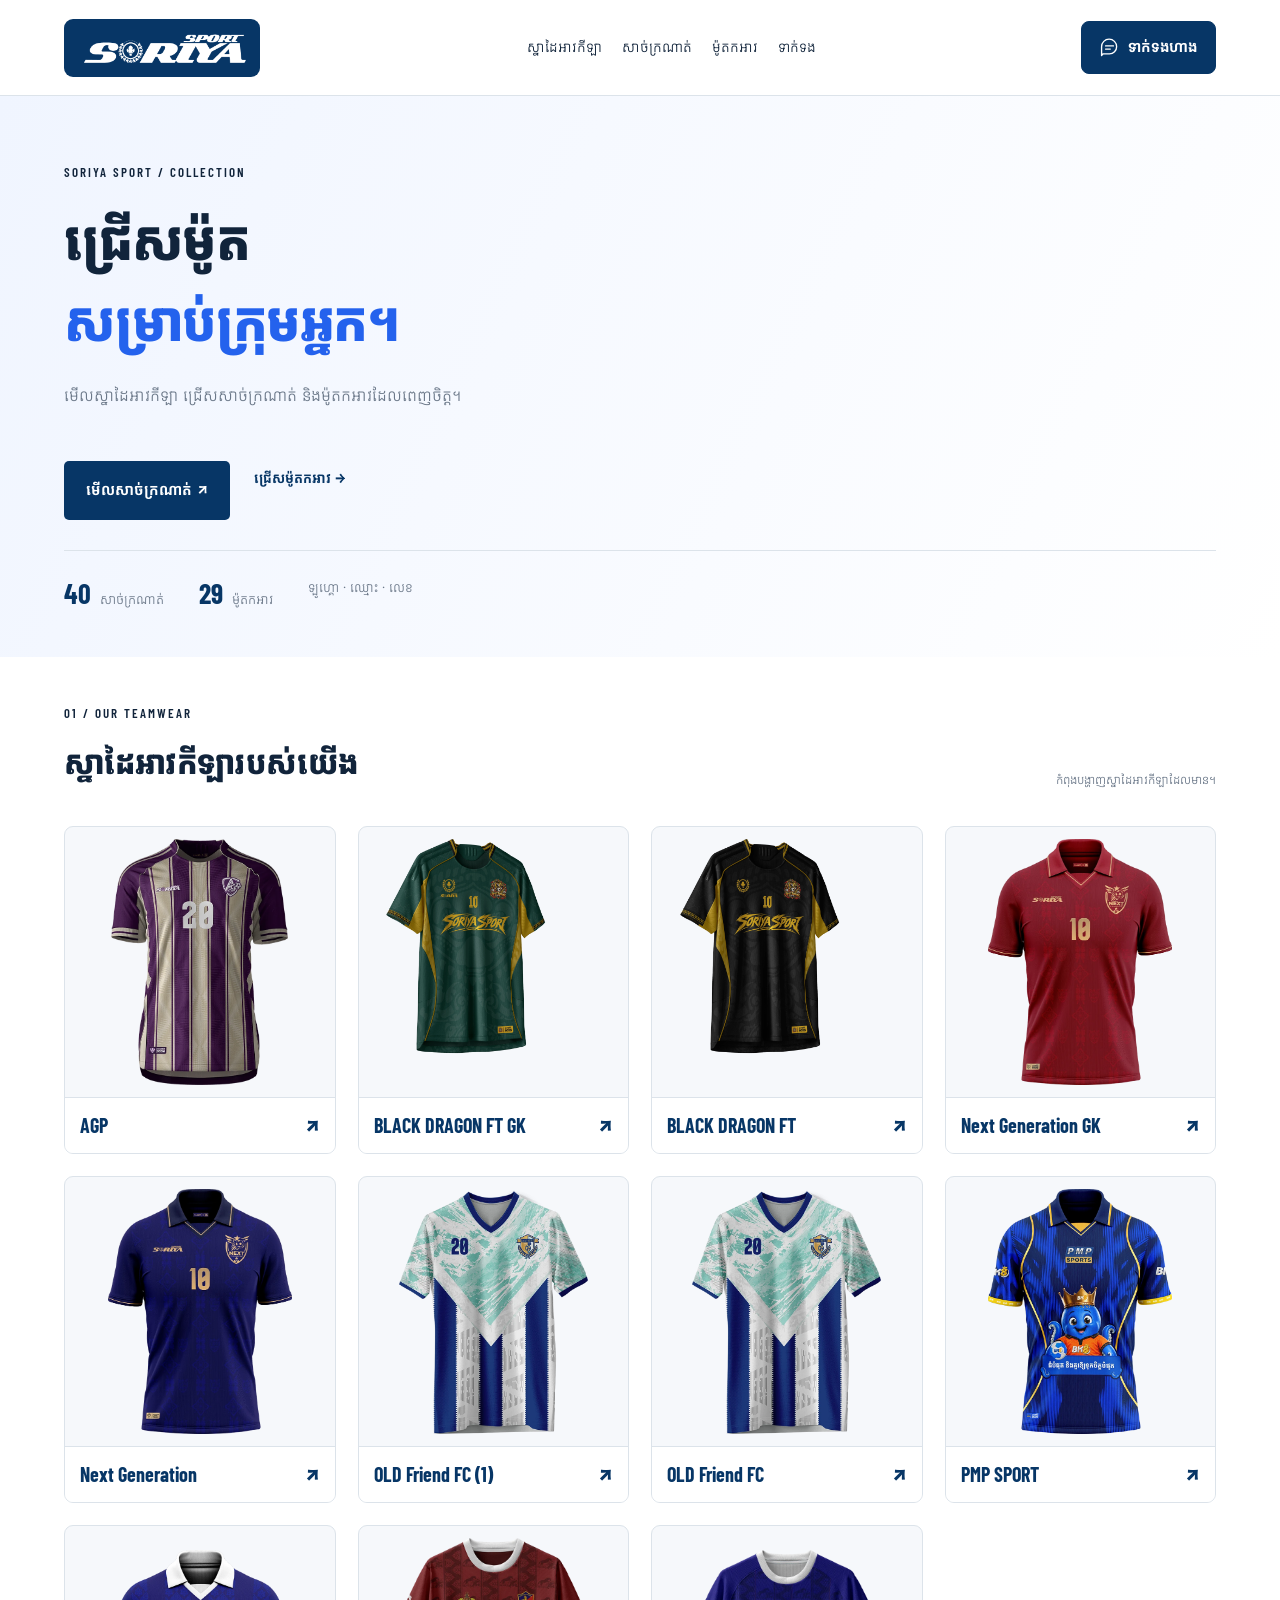
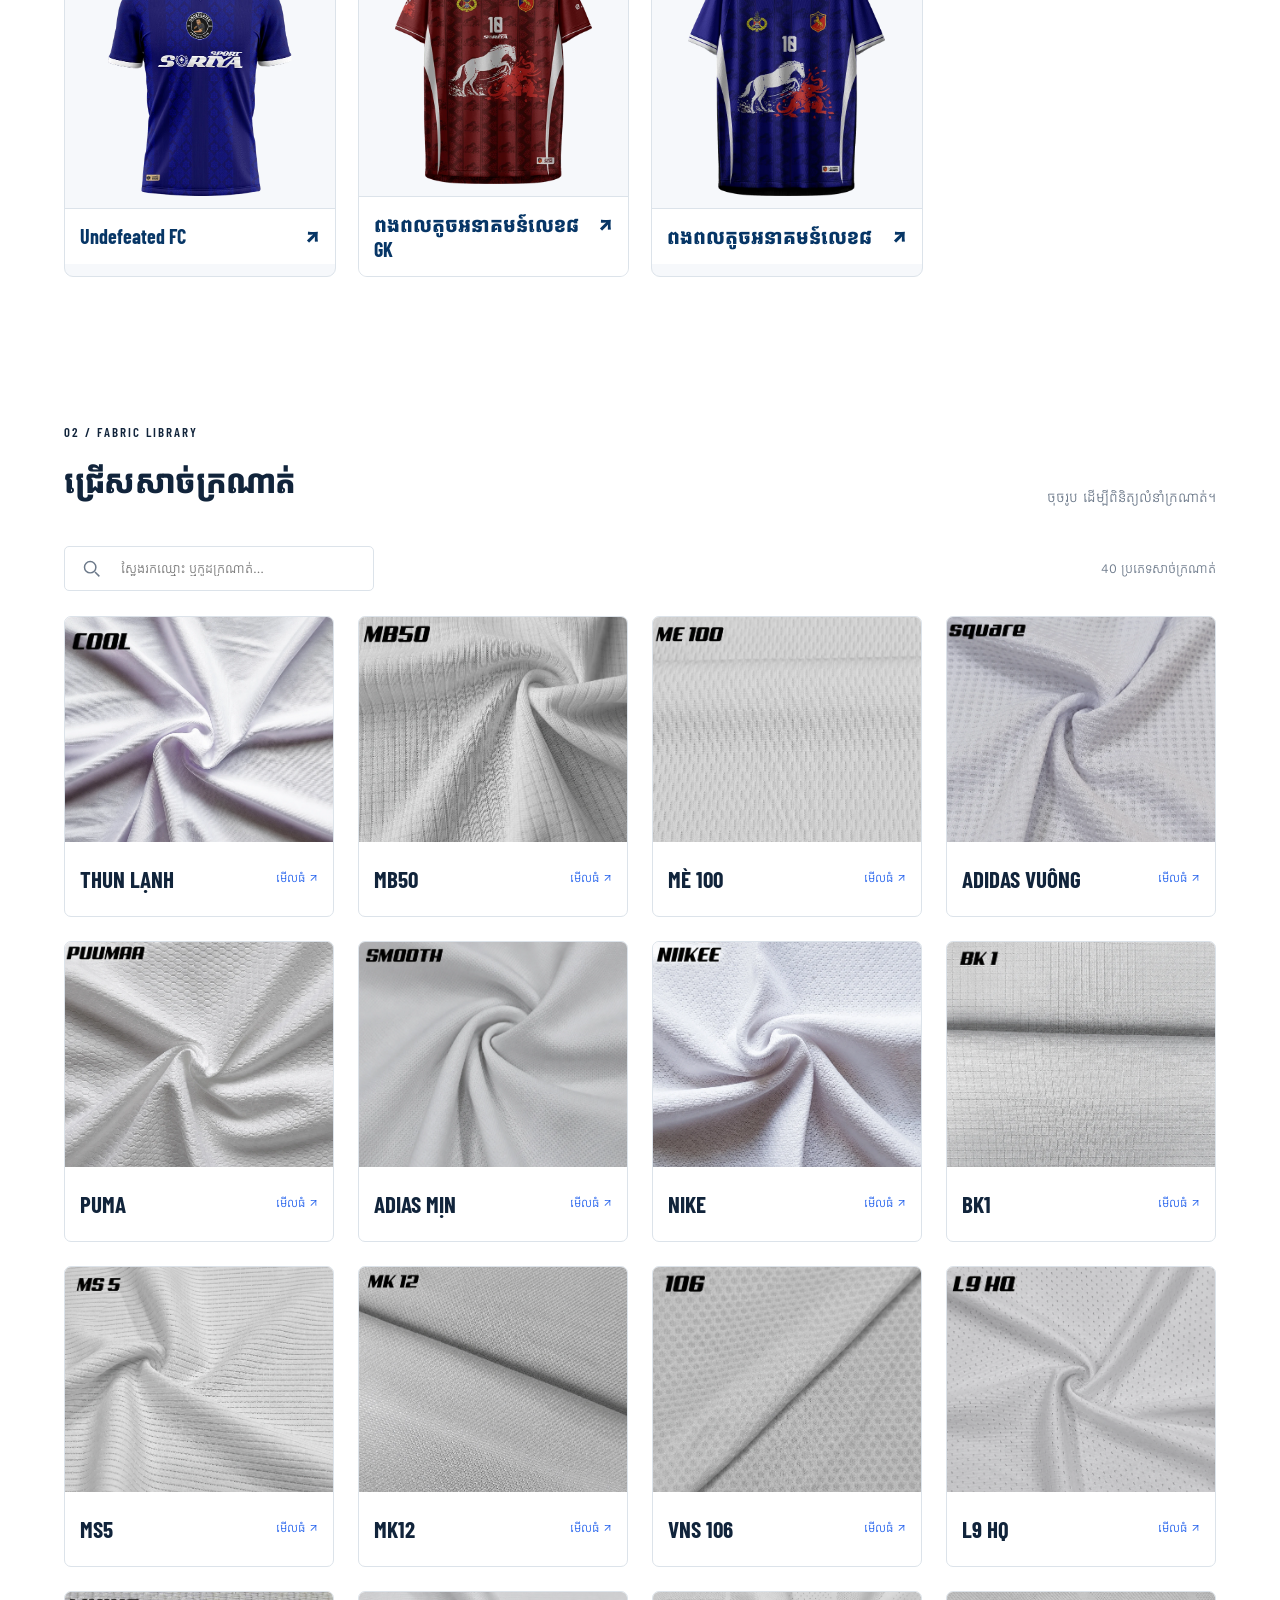
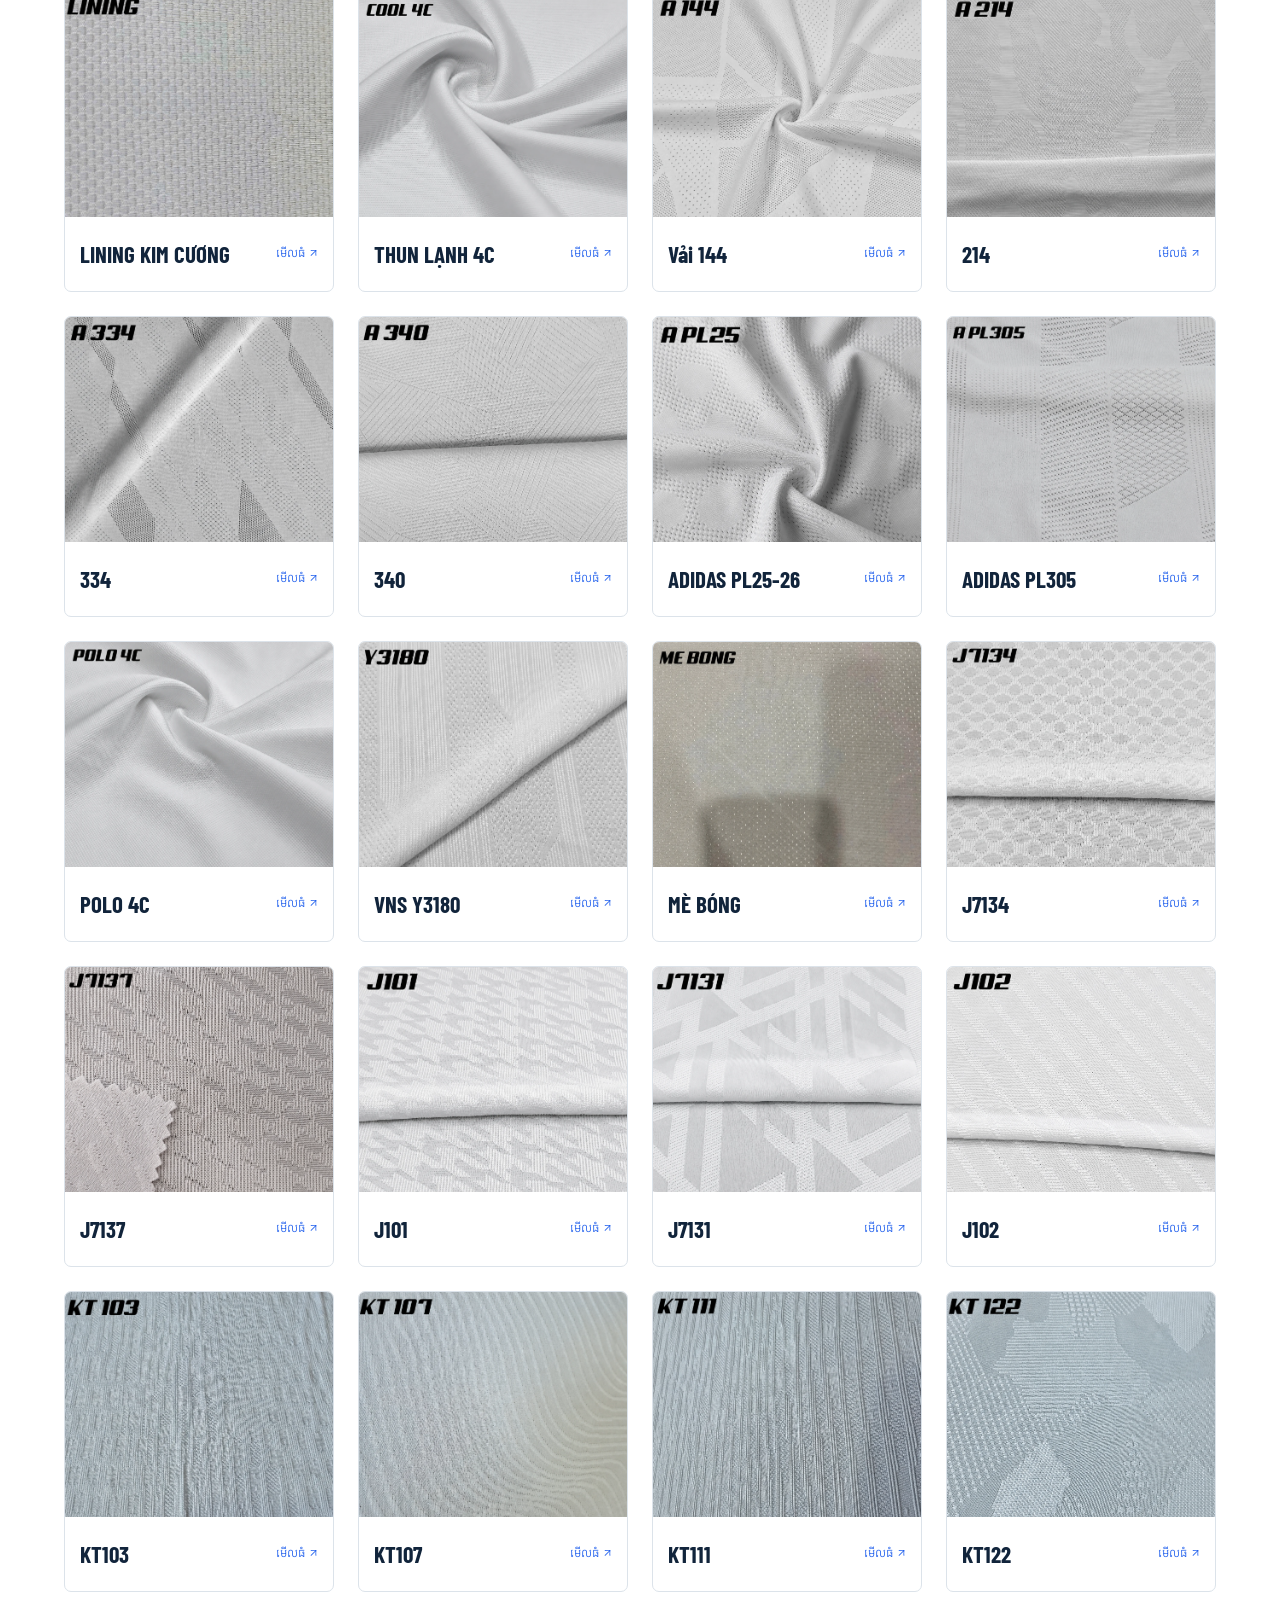
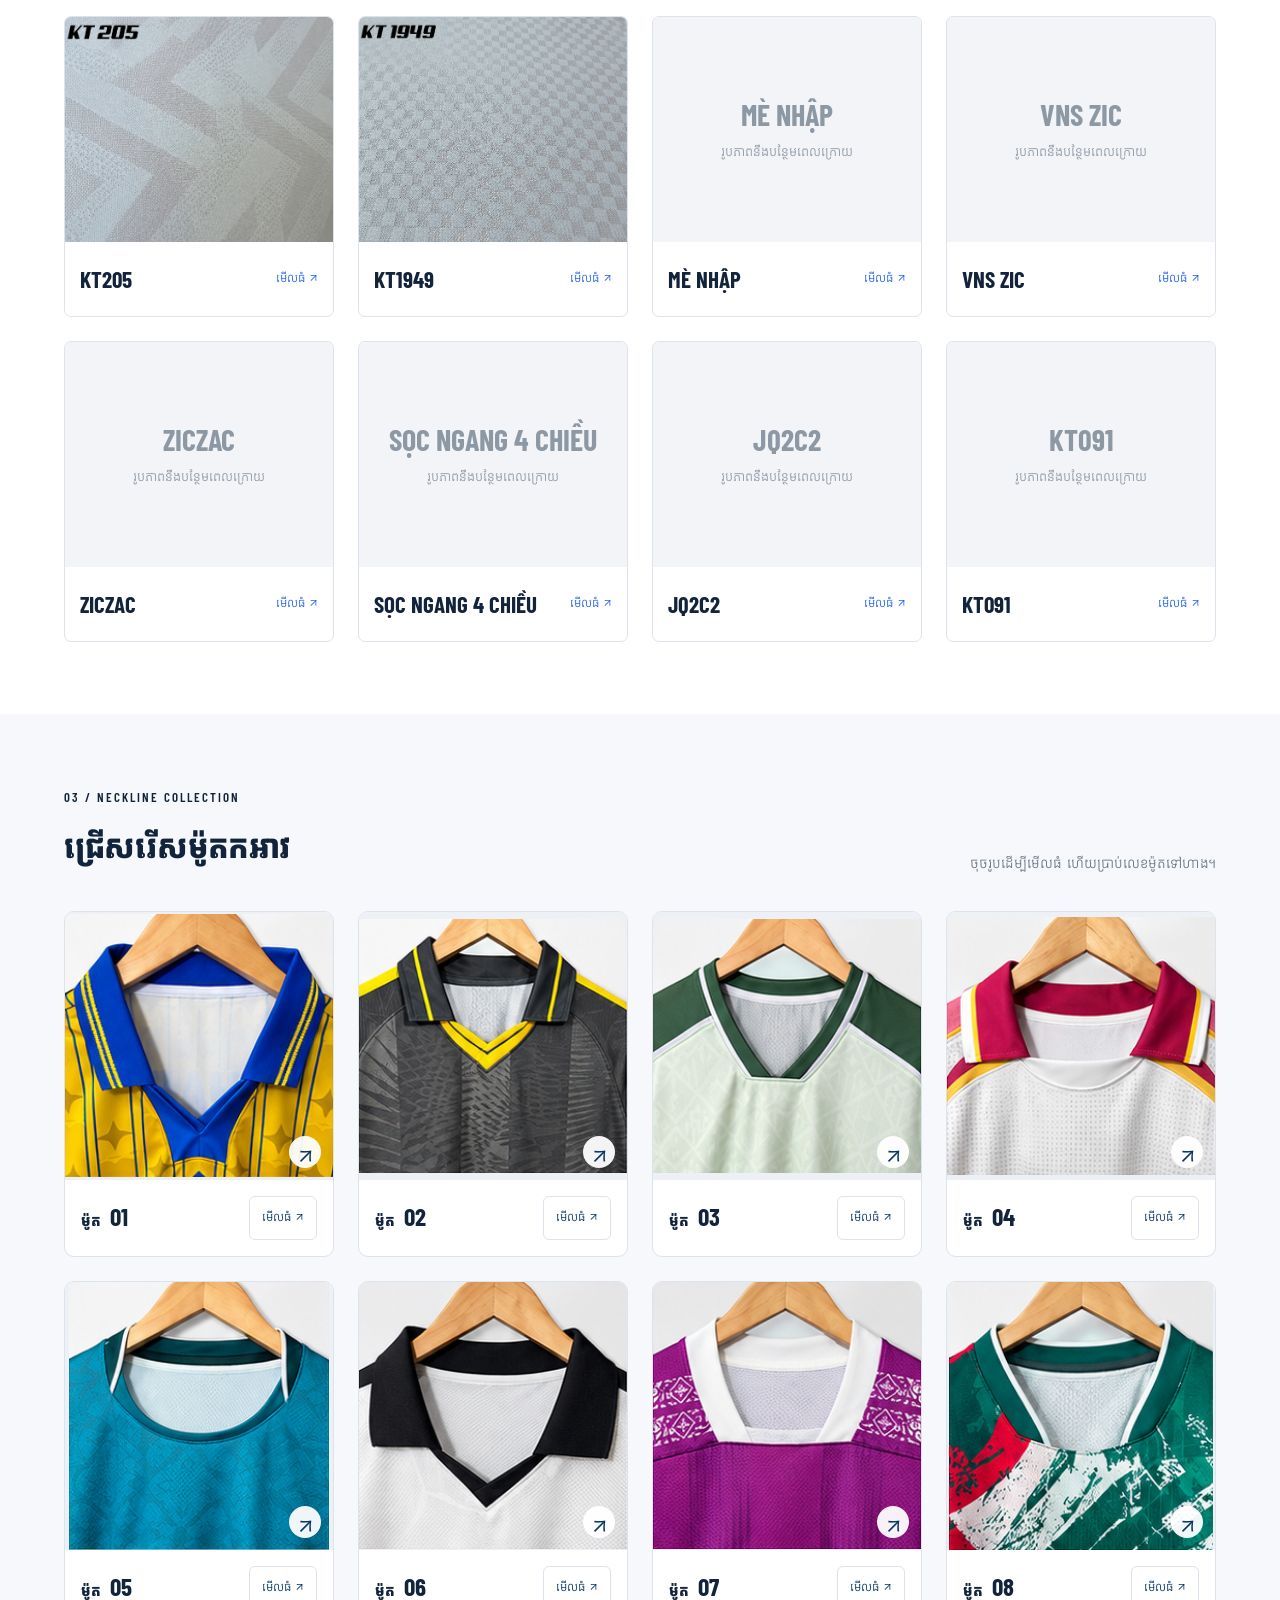
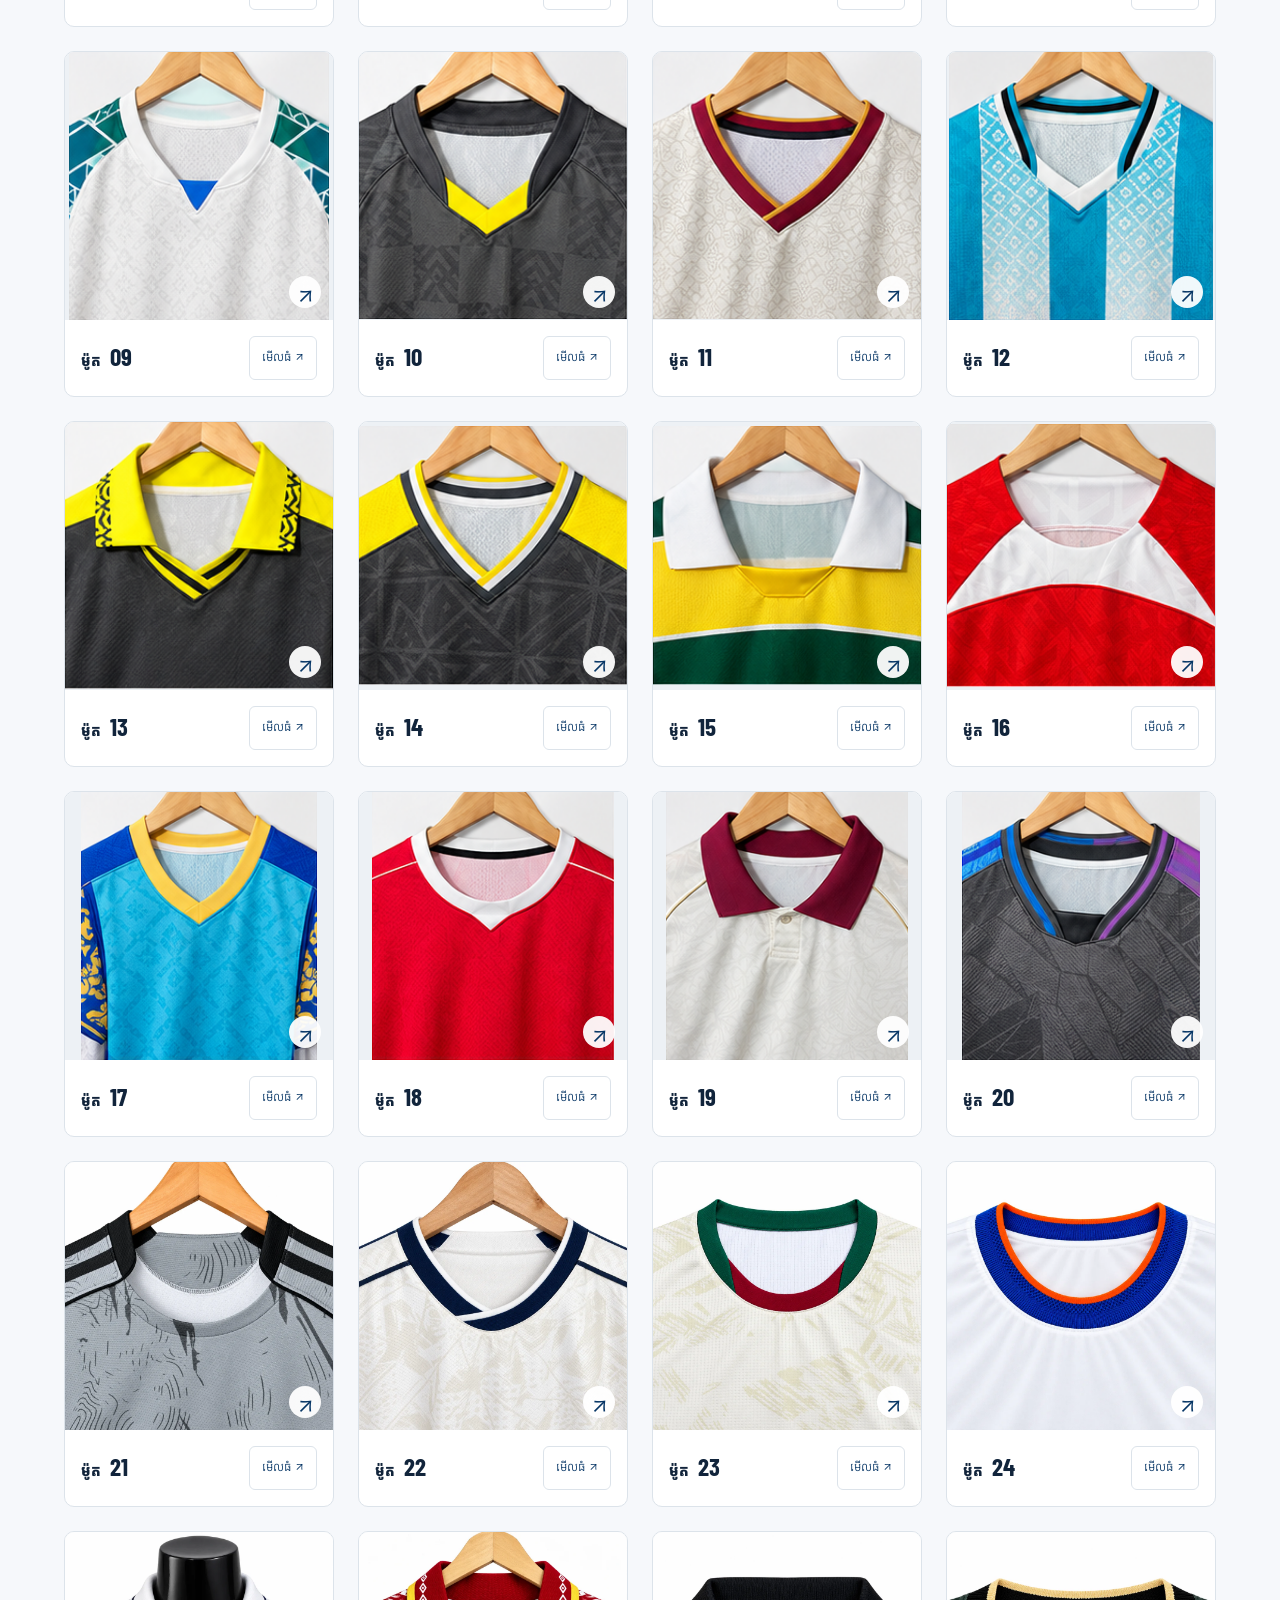
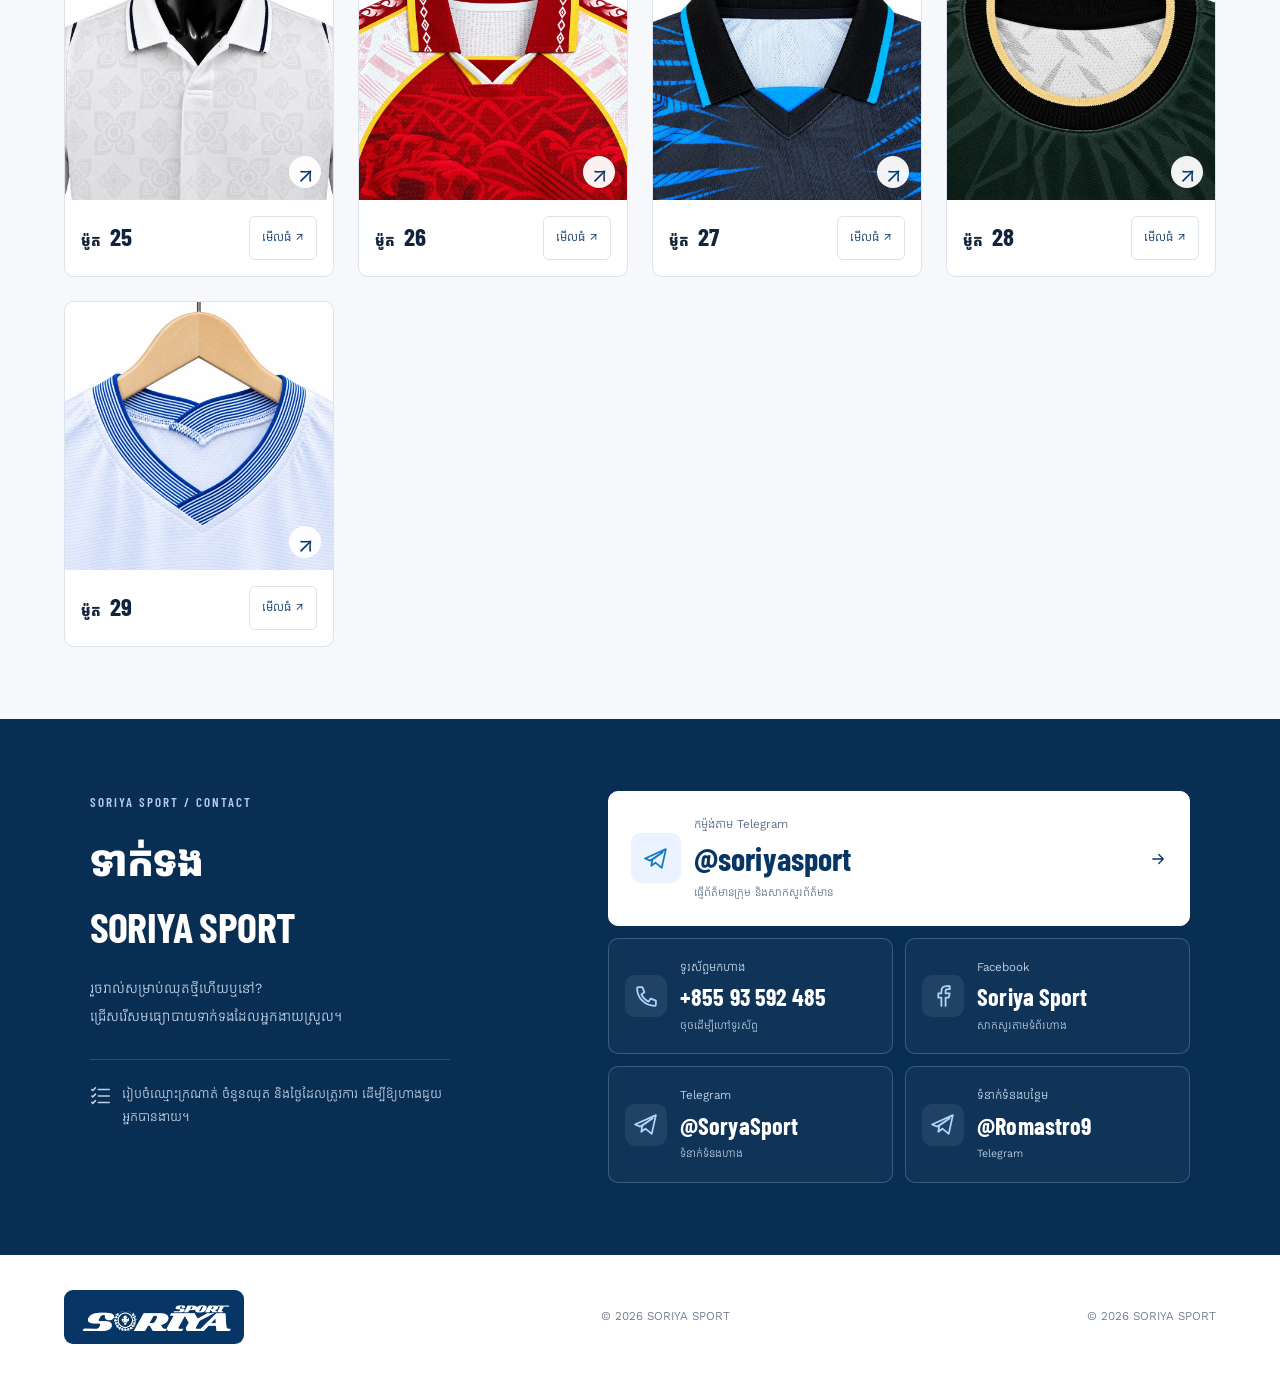
==== site/menu.html @ 4ee1e954 "Add separate customer menu link without prices" ====
<!doctype html><html lang="km"><head><meta charset="UTF-8"><meta name="viewport" content="width=device-width, initial-scale=1"><title>SORIYA SPORT — ម៉ូតអាវ និងសាច់ក្រណាត់</title><meta name="description" content="មើលស្នាដៃអាវកីឡា សាច់ក្រណាត់ និងម៉ូតកអាវ SORIYA SPORT"><link href="https://fonts.googleapis.com/css2?family=Barlow+Condensed:wght@600;700;800&family=Kantumruy+Pro:wght@400;500;600;700&display=swap" rel="stylesheet"><link rel="stylesheet" href="style.css"><link rel="stylesheet" href="menu.css"></head><body id="top"><header><a class="brand" href="#top" aria-label="Soriya Sport — ត្រឡប់ទៅខាងលើ"><span class="logo-window"><svg viewBox="38 286 578 107" role="img" aria-label="Soriya Sport"><image href="assets/soriya-logo.webp" width="616" height="393"/></svg></span></a><button id="menuToggle" aria-label="បើកម៉ឺនុយ" aria-expanded="false" aria-controls="mainNav">☰</button><nav id="mainNav"><a href="#jerseys">ស្នាដៃអាវកីឡា</a><a href="#catalog">សាច់ក្រណាត់</a><a href="#necklines">ម៉ូតកអាវ</a><a href="#contact">ទាក់ទង</a></nav><a class="nav-cta" href="#contact"><svg class="icon" viewBox="0 0 24 24" fill="none" stroke="currentColor" stroke-width="1.7" stroke-linecap="round" stroke-linejoin="round" aria-hidden="true"><path d="M21 11a9 9 0 0 1-9 9H4l-2 2V11a9 9 0 0 1 19 0Z M7 10h10 M7 14h6"/></svg>ទាក់ទងហាង</a></header><main><section class="menu-intro section"><div class="eyebrow">SORIYA SPORT / COLLECTION</div><h1>ជ្រើសម៉ូត<br><span class="blue">សម្រាប់ក្រុមអ្នក។</span></h1><p>មើលស្នាដៃអាវកីឡា ជ្រើសសាច់ក្រណាត់ និងម៉ូតកអាវដែលពេញចិត្ត។</p><div class="menu-links"><a class="button" href="#catalog">មើលសាច់ក្រណាត់ ↗</a><a class="menu-secondary" href="#necklines">ជ្រើសម៉ូតកអាវ →</a></div><div class="menu-counts"><span><b>40</b> សាច់ក្រណាត់</span><span><b>29</b> ម៉ូតកអាវ</span><span>ឡូហ្គោ · ឈ្មោះ · លេខ</span></div></section><section id="jerseys" class="section menu-jerseys"><div class="section-heading"><div><div class="eyebrow">01 / OUR TEAMWEAR</div><h2>ស្នាដៃអាវកីឡារបស់យើង</h2></div><p id="menuSync" role="status">កំពុងផ្ទុករូបអាវ…</p></div><div id="jerseyGrid" class="menu-jersey-grid"></div></section><section id="catalog" class="section"><div class="section-heading"><div><div class="eyebrow">02 / FABRIC LIBRARY</div><h2>ជ្រើសសាច់ក្រណាត់</h2></div><p>ចុចរូប ដើម្បីពិនិត្យលំនាំក្រណាត់។</p></div><div class="toolbar"><label class="search"><svg class="icon" viewBox="0 0 24 24" fill="none" stroke="currentColor" stroke-width="1.7" aria-hidden="true"><circle cx="10.5" cy="10.5" r="6.5"/><path d="m16 16 5 5"/></svg><input id="search" placeholder="ស្វែងរកឈ្មោះ ឬកូដក្រណាត់…" aria-label="ស្វែងរកក្រណាត់"></label><span id="menuFabricCount" role="status"></span></div><div id="menuFabricGrid" class="grid"></div><p id="menuEmpty" hidden>រកមិនឃើញសាច់ក្រណាត់។ សូមសាកល្បងពាក្យផ្សេង។</p></section><section id="necklines" class="section neckline-section"><div class="section-heading"><div><div class="eyebrow">03 / NECKLINE COLLECTION</div><h2>ជ្រើសរើសម៉ូតកអាវ</h2></div><p>ចុចរូបដើម្បីមើលធំ ហើយប្រាប់លេខម៉ូតទៅហាង។</p></div><div id="menuNecklineGrid" class="neckline-grid"></div></section><section id="contact" class="section contact-section"><div class="contact-intro"><div class="eyebrow">SORIYA SPORT / CONTACT</div><h2>ទាក់ទង<br>SORIYA SPORT</h2><p>រួចរាល់សម្រាប់ឈុតថ្មីហើយឬនៅ?<br>ជ្រើសរើសមធ្យោបាយទាក់ទងដែលអ្នកងាយស្រួល។</p><div class="contact-tip"><svg class="icon" viewBox="0 0 24 24" fill="none" stroke="currentColor" stroke-width="1.7" stroke-linecap="round" stroke-linejoin="round" aria-hidden="true"><path d="M9 5h12 M9 12h12 M9 19h12 m-19-14 1 1 3-3 m-4 9 1 1 3-3 m-4 9 1 1 3-3"/></svg><span>រៀបចំឈ្មោះក្រណាត់ ចំនួនឈុត និងថ្ងៃដែលត្រូវការ ដើម្បីឱ្យហាងជួយអ្នកបានងាយ។</span></div></div><div class="contact-links"><a class="contact-card primary" href="https://t.me/soriyasport" target="_blank" rel="noopener"><span class="contact-icon"><svg class="icon" viewBox="0 0 24 24" fill="none" stroke="currentColor" stroke-width="1.7" stroke-linecap="round" stroke-linejoin="round" aria-hidden="true"><path d="m21 3-4 18-6-5-4 3 1-6 10-7-12 8-5-2Z"/></svg></span><span class="contact-copy"><small>កម្ម៉ង់តាម Telegram</small><strong>@soriyasport</strong><span>ផ្ញើព័ត៌មានក្រុម និងសាកសួរព័ត៌មាន</span></span><span class="contact-arrow"><svg class="icon" viewBox="0 0 24 24" fill="none" stroke="currentColor" stroke-width="1.7" stroke-linecap="round" stroke-linejoin="round" aria-hidden="true"><path d="M5 12h14 m-6-6 6 6-6 6"/></svg></span></a><a class="contact-card " href="tel:+85593592485"><span class="contact-icon"><svg class="icon" viewBox="0 0 24 24" fill="none" stroke="currentColor" stroke-width="1.7" stroke-linecap="round" stroke-linejoin="round" aria-hidden="true"><path d="M8 3H4a1 1 0 0 0-1 1c0 9.4 7.6 17 17 17a1 1 0 0 0 1-1v-4l-5-2-2 3a15 15 0 0 1-7-7l3-2Z"/></svg></span><span class="contact-copy"><small>ទូរស័ព្ទមកហាង</small><strong>+855 93 592 485</strong><span>ចុចដើម្បីហៅទូរស័ព្ទ</span></span><span class="contact-arrow"><svg class="icon" viewBox="0 0 24 24" fill="none" stroke="currentColor" stroke-width="1.7" stroke-linecap="round" stroke-linejoin="round" aria-hidden="true"><path d="M5 12h14 m-6-6 6 6-6 6"/></svg></span></a><a class="contact-card " href="https://www.facebook.com/profile.php?id=61591689634493" target="_blank" rel="noopener"><span class="contact-icon"><svg class="icon" viewBox="0 0 24 24" fill="none" stroke="currentColor" stroke-width="1.7" stroke-linecap="round" stroke-linejoin="round" aria-hidden="true"><path d="M14 21v-8h3l1-4h-4V7c0-1 1-2 2-2h2V2h-3c-3 0-5 2-5 5v2H7v4h3v8"/></svg></span><span class="contact-copy"><small>Facebook</small><strong>Soriya Sport</strong><span>សាកសួរតាមទំព័រហាង</span></span><span class="contact-arrow"><svg class="icon" viewBox="0 0 24 24" fill="none" stroke="currentColor" stroke-width="1.7" stroke-linecap="round" stroke-linejoin="round" aria-hidden="true"><path d="M5 12h14 m-6-6 6 6-6 6"/></svg></span></a><a class="contact-card " href="https://t.me/SoryaSport" target="_blank" rel="noopener"><span class="contact-icon"><svg class="icon" viewBox="0 0 24 24" fill="none" stroke="currentColor" stroke-width="1.7" stroke-linecap="round" stroke-linejoin="round" aria-hidden="true"><path d="m21 3-4 18-6-5-4 3 1-6 10-7-12 8-5-2Z"/></svg></span><span class="contact-copy"><small>Telegram</small><strong>@SoryaSport</strong><span>ទំនាក់ទំនងហាង</span></span><span class="contact-arrow"><svg class="icon" viewBox="0 0 24 24" fill="none" stroke="currentColor" stroke-width="1.7" stroke-linecap="round" stroke-linejoin="round" aria-hidden="true"><path d="M5 12h14 m-6-6 6 6-6 6"/></svg></span></a><a class="contact-card " href="https://t.me/Romastro9" target="_blank" rel="noopener"><span class="contact-icon"><svg class="icon" viewBox="0 0 24 24" fill="none" stroke="currentColor" stroke-width="1.7" stroke-linecap="round" stroke-linejoin="round" aria-hidden="true"><path d="m21 3-4 18-6-5-4 3 1-6 10-7-12 8-5-2Z"/></svg></span><span class="contact-copy"><small>ទំនាក់ទំនងបន្ថែម</small><strong>@Romastro9</strong><span>Telegram</span></span><span class="contact-arrow"><svg class="icon" viewBox="0 0 24 24" fill="none" stroke="currentColor" stroke-width="1.7" stroke-linecap="round" stroke-linejoin="round" aria-hidden="true"><path d="M5 12h14 m-6-6 6 6-6 6"/></svg></span></a></div></section></main><footer><a class="brand" href="#top" aria-label="Soriya Sport — ត្រឡប់ទៅខាងលើ"><span class="logo-window"><svg viewBox="38 286 578 107" role="img" aria-label="Soriya Sport"><image href="assets/soriya-logo.webp" width="616" height="393"/></svg></span></a><span>© 2026 SORIYA SPORT</span><span>© 2026 SORIYA SPORT</span></footer><nav class="mobile-contact" aria-label="ទំនាក់ទំនងរហ័ស"><a href="tel:+85593592485"><svg class="icon" viewBox="0 0 24 24" fill="none" stroke="currentColor" stroke-width="1.7" stroke-linecap="round" stroke-linejoin="round" aria-hidden="true"><path d="M8 3H4a1 1 0 0 0-1 1c0 9.4 7.6 17 17 17a1 1 0 0 0 1-1v-4l-5-2-2 3a15 15 0 0 1-7-7l3-2Z"/></svg>ហៅទូរស័ព្ទ</a><a href="#contact"><svg class="icon" viewBox="0 0 24 24" fill="none" stroke="currentColor" stroke-width="1.7" stroke-linecap="round" stroke-linejoin="round" aria-hidden="true"><path d="M21 11a9 9 0 0 1-9 9H4l-2 2V11a9 9 0 0 1 19 0Z M7 10h10 M7 14h6"/></svg>ទាក់ទង / កម្ម៉ង់</a></nav><dialog id="menuModal" aria-labelledby="menuModalHeading"><button id="closeMenuModal" aria-label="បិទ">×</button><div id="menuModalBody"></div></dialog><script src="jersey-data.js"></script><script src="menu-data.js"></script><script src="menu.js"></script></body></html>
---- site/style.css ----
:root{--navy:#073666;--blue:#2462ed;--ink:#11243b;--muted:#6b7889;--line:#dce3ea}*{box-sizing:border-box}html{scroll-behavior:smooth;scroll-padding-top:95px}body{margin:0;color:var(--ink);background:#fff;font-family:'Kantumruy Pro',sans-serif;font-size:15px;line-height:1.8}button,input,select{font:inherit}button,a,input,select{touch-action:manipulation}a{text-decoration:none;color:inherit}button{cursor:pointer}header{height:96px;padding:0 5%;display:flex;align-items:center;justify-content:space-between;border-bottom:1px solid var(--line);background:#fff;position:sticky;top:0;z-index:10}.brand{display:flex;align-items:center;font-family:'Barlow Condensed',sans-serif;font-size:28px;font-weight:800;line-height:1;letter-spacing:.7px}.symbol{background:var(--navy);color:white;width:42px;height:44px;display:grid;place-items:center;font-size:40px;font-style:italic;margin-right:10px;transform:skew(-8deg)}.brand-light{font-weight:600}.brand small{display:block;font:11px 'Kantumruy Pro',sans-serif;letter-spacing:2px;margin-top:7px}nav{display:flex;gap:34px;font-size:14px}.nav-cta{border:1px solid var(--navy);padding:10px 20px;border-radius:5px;font-weight:600}.hero{max-width:1500px;margin:auto;display:grid;grid-template-columns:1fr 1fr;min-height:620px}.hero-copy{padding:65px 8% 40px 10%}.eyebrow{font-family:'Barlow Condensed',sans-serif;letter-spacing:2px;font-size:13px;font-weight:600;display:flex;align-items:center;gap:10px}.eyebrow span{width:7px;height:7px;background:var(--blue);border-radius:100%}h1{font-size:clamp(36px,4.2vw,64px);line-height:1.65;letter-spacing:-1.5px;margin:25px 0 15px}h2{font-size:32px;line-height:1.7;margin:12px 0 0;letter-spacing:-.6px}h3{font-size:17px}p{color:var(--muted)}.blue{color:var(--blue)}.button{border:0;background:var(--navy);color:#fff;border-radius:5px;padding:16px 22px;display:flex;justify-content:space-between;align-items:center;gap:30px;font-weight:600;width:fit-content;margin-top:25px}.button:hover{background:var(--blue)}.hero-bottom{margin-top:45px;border-top:1px solid var(--line);padding-top:22px;display:flex;gap:30px;align-items:center}.hero-bottom b{font:700 38px 'Barlow Condensed',sans-serif}.hero-bottom small{display:block;font:12px 'Kantumruy Pro',sans-serif;color:var(--muted);margin-top:5px}.hero-bottom>span{border-left:1px solid var(--line);padding-left:26px;font-size:13px}.hero-visual{background:#e9edf1;position:relative;overflow:hidden;margin:25px 25px 25px 0;border-radius:8px}.hero-visual>img{width:100%;height:100%;position:absolute;object-fit:cover;transition:opacity .3s,transform 4s;transform:scale(1.035)}.hero-visual:after{content:'';position:absolute;inset:45% 0 0;background:linear-gradient(transparent,#0b2036c9);pointer-events:none}.vertical{position:absolute;right:20px;top:28px;writing-mode:vertical-rl;z-index:2;font:600 12px 'Barlow Condensed',sans-serif;letter-spacing:3px;color:#172638}.hero-label{position:absolute;bottom:65px;left:35px;right:35px;color:white;z-index:2;display:flex;justify-content:space-between;align-items:end}.hero-label small{font-size:13px;display:block}.hero-label strong{font:700 60px 'Barlow Condensed',sans-serif}.slide-buttons{display:flex;gap:8px}.slide-buttons button{border:1px solid #ffffff70;background:#ffffff18;color:white;border-radius:50%;height:42px;width:42px}#dots{position:absolute;bottom:32px;left:35px;z-index:3;display:flex;gap:6px}#dots button{height:4px;width:23px;background:#ffffff55;border:0;border-radius:4px;padding:0}#dots .active{background:white;width:42px}.ticker{background:var(--navy);color:white;padding:16px 5%;display:flex;gap:40px;justify-content:space-between;align-items:center;font-size:13px}.ticker b{color:#8eb5ff}.section{padding:72px 5%;max-width:1500px;margin:auto}.section-heading{display:flex;justify-content:space-between;align-items:end;margin-bottom:35px}.section-heading p{font-size:14px;margin:0}.toolbar{display:flex;justify-content:space-between;gap:20px;align-items:center}.search{border:1px solid var(--line);display:flex;gap:10px;align-items:center;padding:9px 16px;border-radius:5px;min-width:310px}.search span{font-size:26px}.search input{border:0;outline:none;width:100%;font-size:13px}.filters{display:flex;gap:8px;flex-wrap:wrap}.filters button{border:1px solid var(--line);border-radius:4px;background:white;color:var(--muted);padding:8px 15px}.filters .active{background:var(--navy);border-color:var(--navy);color:white}.results-line{display:flex;justify-content:space-between;color:var(--muted);font-size:12px;margin:25px 0 20px}.grid{display:grid;grid-template-columns:repeat(4,1fr);gap:24px}.card{border:1px solid var(--line);border-radius:7px;overflow:hidden;background:white;transition:transform .2s}.card:hover{transform:translateY(-4px)}.card-photo{height:225px;position:relative;background:#f2f4f7;display:grid;place-items:center;cursor:zoom-in;overflow:hidden}.card-photo img{width:100%;height:100%;object-fit:cover;transition:transform .4s}.card:hover img{transform:scale(1.05)}.card-photo .tag{position:absolute;top:12px;left:12px;font-size:10px;background:#fffdf6e8;padding:3px 10px;border-radius:3px}.no-photo{color:#8d98a5;text-align:center;font-size:13px}.no-photo b{display:block;font:700 30px 'Barlow Condensed',sans-serif;margin-bottom:8px}.card-info{padding:17px}.card-title{font-family:'Barlow Condensed','Kantumruy Pro',sans-serif;font-size:23px;font-weight:700;line-height:1.4;min-height:33px}.card-price{display:flex;justify-content:space-between;align-items:center;margin:10px 0}.card-price b{font:700 27px 'Barlow Condensed',sans-serif;color:var(--navy)}.card-price small{color:var(--muted);font-size:11px}.card-bottom{border-top:1px solid #edf0f4;padding-top:12px;display:flex;justify-content:space-between;align-items:center;font-size:11px}.card-bottom label{display:flex;align-items:center;gap:5px;cursor:pointer}.card-bottom button{background:none;border:0;color:var(--blue);font-size:12px;padding:4px}.price-section{background:#f6f8fb;max-width:none}.pill{border:1px solid #cbd6e2;border-radius:30px;padding:8px 16px;font-size:12px}.table-wrap{overflow:auto}table{width:100%;border-collapse:collapse;font-size:13px}th{text-align:left;color:var(--muted);font-weight:500;padding:15px 18px;border-bottom:1px solid #ccd6e2}td{padding:18px;border-bottom:1px solid var(--line)}td:first-child{font:600 22px 'Barlow Condensed',sans-serif;color:#8491a1;width:80px}td:last-child{font:700 27px 'Barlow Condensed',sans-serif;white-space:nowrap;color:var(--navy)}th:last-child{text-align:left}.detail-section{display:grid;grid-template-columns:1fr 1.1fr 1.1fr;gap:28px}.detail-section h2{font-size:27px}.detail-section p{font-size:13px}.detail-box{border:1px solid var(--line);border-radius:6px;padding:20px 25px}.detail-box ul{padding-left:18px;color:var(--muted);font-size:13px;line-height:2.2}.detail-box small{color:var(--muted);font-size:11px}.check{color:#20856f}.extra{background:#fafbfc}.estimate{background:var(--navy);max-width:none;color:white;display:grid;grid-template-columns:1fr 1fr;gap:10%;padding:65px 8%}.estimate h2{font-size:42px}.estimate p{color:#bed0e5}.estimate .note{font-size:12px;max-width:350px;margin-top:30px}.estimate form{background:white;border-radius:8px;padding:28px;color:var(--ink)}label{display:block;font-size:13px}form input,form select{display:block;width:100%;margin:7px 0 16px;padding:11px 12px;border:1px solid var(--line);border-radius:4px;background:white;font-size:14px;color:var(--ink)}.form-row{display:grid;grid-template-columns:1fr 1fr;gap:15px}.total{display:flex;justify-content:space-between;align-items:center;border-top:1px solid var(--line);padding-top:15px}.total strong{font:700 38px 'Barlow Condensed',sans-serif}.estimate .button{width:100%;margin-top:15px}.estimate small{font-size:11px;color:var(--muted);display:block;margin-top:10px}footer{padding:35px 5%;display:flex;justify-content:space-between;align-items:center;font-size:12px;color:var(--muted)}footer .brand{color:var(--navy);font-size:23px}#compareBar:not([hidden]){position:fixed;bottom:22px;left:50%;transform:translateX(-50%);background:var(--ink);color:white;padding:12px 18px;border-radius:8px;z-index:15;display:flex;align-items:center;gap:20px;box-shadow:0 8px 30px #0003;font-size:13px;white-space:nowrap}#compareBar button{background:var(--blue);color:white;border:0;padding:8px 15px;border-radius:4px}#compareBar #clearCompare{background:none;padding:0;font-size:24px}dialog{border:0;border-radius:10px;max-width:950px;width:90%;padding:35px;max-height:90vh;overflow:auto}dialog::backdrop{background:#071b32bb;backdrop-filter:blur(5px)}#closeModal{position:absolute;right:12px;top:6px;border:0;background:white;font-size:30px;z-index:2}.modal-image{display:block;max-width:100%;max-height:65vh;object-fit:contain;margin:auto}.compare-grid{display:grid;grid-template-columns:repeat(3,1fr);gap:20px}.compare-grid img{width:100%;border-radius:5px}.compare-grid h3{font-family:'Barlow Condensed',sans-serif;font-size:24px}#orderStatus{font-size:12px;color:#1a735d;margin-top:10px}button:focus-visible,a:focus-visible{outline:3px solid #83aaff;outline-offset:4px}@media(max-width:1000px){nav{display:none}.grid{grid-template-columns:repeat(3,1fr)}.toolbar{align-items:start;flex-direction:column}.detail-section{grid-template-columns:1fr 1fr}.detail-section>div:first-child{grid-column:1/-1}.ticker{gap:20px}.ticker span:last-child,.ticker b:last-of-type{display:none}.hero-copy{padding:50px 7%}.hero{min-height:570px}}@media(max-width:650px){header{height:78px;padding:0 5%}.brand{font-size:22px}.symbol{width:34px;height:36px;font-size:32px}.nav-cta{padding:9px 10px;font-size:11px}.hero{grid-template-columns:1fr}.hero-copy{padding:35px 6% 30px}h1{font-size:39px;margin:15px 0}.hero-copy p{font-size:14px}.hero-bottom{margin-top:25px}.hero-visual{height:370px;margin:0 5% 25px}.ticker{padding:14px 5%;font-size:11px;gap:12px}.ticker span:nth-of-type(3),.ticker b:nth-of-type(2){display:none}.section{padding:45px 5%}.section-heading{display:block;margin-bottom:25px}.section-heading p{margin-top:12px;font-size:12px}h2{font-size:27px}.search{width:100%;min-width:0}.filters{gap:5px}.filters button{font-size:12px;padding:7px 12px}.grid{grid-template-columns:repeat(2,minmax(0,1fr));gap:12px}.card-photo{height:175px}.card-info{padding:12px}.card-title{font-size:20px}.card-price b{font-size:25px}.card-bottom{font-size:10px;gap:4px}.card-bottom button{font-size:10px}.results-line{font-size:10px}.pill{display:inline-block;margin-top:15px}td{padding:14px 8px;font-size:11px}td:first-child{width:35px}.detail-section{grid-template-columns:1fr}.detail-section>div:first-child{grid-column:auto}.estimate{grid-template-columns:1fr;gap:25px}.estimate h2{font-size:34px}.estimate form{padding:20px}footer{flex-wrap:wrap;gap:20px}footer>span:nth-child(2){display:none}.compare-grid{gap:10px}.compare-grid h3{font-size:18px}dialog{padding:30px 15px}.card-photo .tag{font-size:9px;top:8px;left:8px}}@media(prefers-reduced-motion:reduce){*{scroll-behavior:auto!important;transition:none!important;animation:none!important}}
.why-grid{display:grid;grid-template-columns:repeat(4,1fr);gap:24px}.why-grid article{border-top:2px solid var(--navy);padding:22px 8px}.why-grid article>b{font:700 34px 'Barlow Condensed',sans-serif;color:#b0bfd1}.why-grid p{font-size:13px}.feedback-section{display:grid;grid-template-columns:1fr 1fr;gap:7%;background:#f7f9fc}.feedback-section p{font-size:14px}.feedback-section form{padding:25px;background:white;border:1px solid var(--line);border-radius:7px}.feedback-section textarea{display:block;width:100%;min-height:125px;font:inherit;padding:12px;border:1px solid var(--line);border-radius:5px;margin-top:8px;resize:vertical}.stars{border:0;padding:0;margin:0 0 20px;display:flex;gap:8px}.stars legend{font-size:13px;margin-bottom:8px}.stars label{flex:1;cursor:pointer}.stars input{position:absolute;opacity:0;width:1px}.stars span{display:block;border:1px solid var(--line);padding:8px;text-align:center;border-radius:5px;color:#936200}.stars input:checked+span{background:var(--navy);color:white;border-color:var(--navy)}.stars input:focus-visible+span{outline:3px solid var(--blue)}.contact-section{display:grid;grid-template-columns:1fr 1fr;gap:30px}.contact-links{display:grid;gap:10px}.contact-links a{padding:10px 0;border-bottom:1px solid var(--line)}.telegram-order{display:block;text-align:center;margin-top:15px;color:var(--blue);font-size:13px}#feedbackStatus{font-size:13px;margin-top:15px}#feedbackStatus a{color:var(--blue)}@media(max-width:700px){.why-grid{grid-template-columns:1fr 1fr;gap:18px}.feedback-section,.contact-section{grid-template-columns:1fr}.stars{gap:4px}.stars span{padding:8px 5px}.feedback-section form{margin-top:20px}}
#dots{right:35px;flex-wrap:wrap;max-width:calc(100% - 70px);gap:5px}#dots button{width:7px;height:4px}#dots .active{width:18px}
.logo-window{display:block;width:180px;height:45px;overflow:hidden;position:relative;background:var(--navy);border-radius:5px}.logo-window img{position:absolute;bottom:2px;left:6px;width:168px;height:auto}.brand{flex-shrink:0}.icon{width:22px;height:22px;display:inline-block;vertical-align:middle;flex-shrink:0;margin-right:7px}.preview-tabs{position:absolute;top:18px;left:20px;right:20px;z-index:4;display:flex;gap:8px}.preview-tabs button{border:1px solid #cbd5e1;background:#ffffffed;padding:9px 15px;border-radius:25px;color:var(--navy);font-size:12px}.preview-tabs .active{color:white;background:var(--navy);border-color:var(--navy)}.hero-visual.jersey-mode{background:radial-gradient(ellipse at center,#fff 35%,#edf2f8 100%)}.hero-visual.jersey-mode>img{object-fit:contain;height:calc(100% - 130px);width:92%;left:4%;top:65px;transform:none;filter:drop-shadow(0 12px 15px #16385c25)}.hero-visual.jersey-mode:after{display:none}.jersey-mode .hero-label{color:var(--navy);bottom:25px;left:25px;right:25px}.jersey-mode .hero-label strong{font-size:28px}.jersey-mode .hero-label small{font-size:12px}.jersey-mode .slide-buttons button{color:var(--navy);border-color:#acbcd0;background:#fff}.jersey-mode #dots{bottom:12px}.jersey-mode #dots button{background:#becde0}.jersey-mode #dots .active{background:var(--navy)}.vertical{display:none}.modal-included{background:#f3f7fc;border-radius:7px;padding:12px 20px;margin:15px 0;font-size:13px}.modal-included ul{padding-left:20px}.modal-included p{color:var(--navy);margin-bottom:0}.hero-visual{min-height:610px}#drive{padding-top:35px;padding-bottom:35px}#drive .section-heading{margin-bottom:15px}#drive details{border:1px solid var(--line);padding:14px;border-radius:6px}#drive summary{cursor:pointer;color:var(--navy);font-weight:600}#drive iframe{margin-top:15px}header nav{gap:22px}.contact-links a{display:flex;align-items:center}footer .logo-window{width:160px;height:40px}footer .logo-window img{width:148px}#total{font-family:'Kantumruy Pro',sans-serif;font-size:24px;text-align:right;overflow-wrap:anywhere;max-width:65%}@media(max-width:650px){.logo-window{width:145px;height:38px}.logo-window img{width:133px}.hero-visual{min-height:490px;height:490px}.hero-visual.jersey-mode>img{height:350px;top:65px}.preview-tabs{top:14px;left:14px;right:14px}.preview-tabs button{font-size:11px;padding:8px 12px}.jersey-mode .hero-label strong{font-size:23px}.hero-label strong{font-size:38px}.hero-label{left:22px;right:22px}#total{font-size:20px}header .nav-cta{max-width:150px}#drive .section-heading a{display:inline-block;margin-top:15px}.grid{gap:10px}.card-title{overflow-wrap:anywhere}.card-photo{height:180px}}@media(min-width:1500px){.hero-visual{min-height:690px}}

#menuToggle{display:none;border:1px solid var(--line);border-radius:5px;background:white;color:var(--navy);font-size:23px;width:42px;height:42px}#pauseSlides{width:auto;min-width:70px;border-radius:22px;padding:0 10px;font-size:11px}#heroName{display:block;max-width:100%;overflow-wrap:anywhere}.hero-label>span{min-width:0;max-width:60%}.slide-buttons{flex-shrink:0}.card-price b{overflow-wrap:anywhere}.no-photo{overflow-wrap:anywhere;padding:10px}.compare-grid{grid-template-columns:repeat(auto-fit,minmax(0,1fr))}button[aria-pressed=true]{font-weight:700}@media(max-width:1000px){#menuToggle{display:block;margin-left:auto;margin-right:12px}header.menu-open nav{display:flex;position:absolute;left:0;right:0;top:100%;padding:18px 5%;background:white;border-bottom:1px solid var(--line);flex-wrap:wrap;gap:15px 25px;box-shadow:0 10px 15px #07366610}}@media(max-width:650px){header{gap:6px}.logo-window{width:125px;height:35px}.logo-window img{width:113px}#menuToggle{width:34px;height:36px;margin-right:4px;font-size:20px}header .nav-cta{font-size:10px;padding:8px;max-width:130px}.hero-label>span{max-width:48%}.jersey-mode .hero-label strong{font-size:20px}#pauseSlides{min-width:57px;font-size:10px;padding:0 7px}.slide-buttons{gap:4px}.slide-buttons button{width:34px;height:36px}.hero-label{gap:8px}.compare-grid{grid-template-columns:repeat(auto-fit,minmax(0,1fr))}.card-price b{font-size:22px}}

#syncStatus{position:absolute;bottom:0;left:24px;right:24px;z-index:2;margin:0;font-size:10px;text-align:center;color:var(--muted);background:#ffffffdd;padding:3px;border-radius:3px}.hero-visual #dots{bottom:25px}.jersey-mode .hero-label{bottom:38px}.hero-visual:not(.jersey-mode) #syncStatus{color:var(--ink)}

.delivery-badge{display:inline-block;color:var(--navy);background:#eef4ff;padding:9px 14px;border-radius:5px;font-size:13px;margin-top:20px}.hero-bottom{margin-top:25px}.how-section{background:#f5f8fd;max-width:none}.how-grid{display:grid;grid-template-columns:repeat(3,1fr);gap:30px}.how-grid article{padding:20px;background:white;border:1px solid var(--line);border-radius:8px}.how-grid b{font:700 38px 'Barlow Condensed',sans-serif;color:var(--blue)}.how-grid p{font-size:14px}.delivery-banner{margin-top:25px;padding:16px;text-align:center;background:var(--navy);color:white;border-radius:6px;font-size:14px}.why-grid h3{line-height:1.8}.hero-copy h1{line-height:1.45;margin-bottom:25px}@media(max-width:650px){.how-grid{grid-template-columns:1fr;gap:12px}.how-grid article{padding:15px}.how-grid b{float:left;margin-right:18px;line-height:1.8}.how-grid h3{margin:0 0 8px}.delivery-badge{font-size:12px}.delivery-banner{font-size:12px}.why-grid{grid-template-columns:1fr}.why-grid article{padding:14px 8px}.why-grid h3{margin:8px 0}.hero-copy h1{font-size:48px}}

/* Brand and contact refresh */
.logo-window{width:196px;height:58px;padding:12px 14px;border-radius:9px;display:flex;align-items:center;justify-content:center;background:#073666;overflow:visible}.logo-window svg{display:block;width:100%;height:auto;overflow:hidden}.brand:hover .logo-window{background:#124b82}footer .logo-window{width:180px;height:54px;padding:11px 13px}.nav-cta{display:flex;align-items:center;background:var(--navy);color:white;border-radius:8px;padding:12px 18px;white-space:nowrap}.nav-cta:hover{background:var(--blue)}.nav-cta .icon{width:19px;height:19px;margin-right:9px}header nav{gap:20px}header nav a:hover{color:var(--blue)}.hero-contact{display:flex;align-items:center;gap:8px;color:var(--navy);font-size:13px;font-weight:600;margin-top:18px;width:fit-content}.hero-contact .icon{width:18px;height:18px;margin:0}.delivery-badge{display:inline-flex;align-items:center}.search>.icon{color:var(--muted);width:21px;height:21px}.search:focus-within{border-color:var(--blue);box-shadow:0 0 0 3px #2462ed15}.step-heading{display:flex;align-items:center;justify-content:space-between}.step-heading>.icon{width:28px;height:28px;color:var(--blue);margin:0}.feature-icon{display:grid!important;place-items:center;width:48px;height:48px;border-radius:12px;background:#eef4ff;color:var(--blue)!important}.feature-icon .icon{width:26px;height:26px;margin:0}.why-grid article{border:1px solid var(--line);padding:24px;border-radius:10px}.why-grid{gap:16px}.contact-section{max-width:none;padding:72px 7%;background:#082e53;color:white;grid-template-columns:.85fr 1.15fr;gap:8%}.contact-intro .eyebrow{color:#b5cced}.contact-intro h2{font-family:'Barlow Condensed','Kantumruy Pro',sans-serif;font-size:42px;line-height:1.6;color:white}.contact-intro p{color:#c2d2e6;font-size:14px;line-height:2}.contact-tip{border-top:1px solid #ffffff25;margin-top:28px;padding-top:22px;display:flex;gap:10px;color:#c2d2e6;font-size:13px;max-width:360px}.contact-tip .icon{margin:3px 0 0}.contact-links{display:grid;grid-template-columns:1fr 1fr;gap:12px;align-content:start}.contact-links .contact-card{display:flex;gap:13px;align-items:center;padding:18px 16px;border:1px solid #ffffff30;border-radius:10px;background:#ffffff08;min-width:0;transition:background .2s,border-color .2s}.contact-links .primary{grid-column:1/-1;background:white;color:var(--navy);border-color:white;padding:22px}.contact-card:hover{background:#ffffff18;border-color:#a0c5f3}.contact-links .primary:hover{background:#eaf3ff}.contact-icon{display:grid;place-items:center;flex-shrink:0;background:#ffffff12;border-radius:10px;width:42px;height:42px;color:#b1d4ff}.primary .contact-icon{background:#eaf3ff;color:#1679bf;width:50px;height:50px}.contact-icon .icon{margin:0;width:25px;height:25px}.contact-copy{display:flex;flex-direction:column;gap:3px;min-width:0;overflow-wrap:anywhere}.contact-copy small{font-size:12px;color:#c5d7eb}.primary .contact-copy small{color:#506a84}.contact-copy strong{font-family:'Barlow Condensed','Kantumruy Pro',sans-serif;font-size:24px;line-height:1.3;letter-spacing:.1px}.primary .contact-copy strong{font-size:32px}.contact-copy>span{font-size:11px;color:#b9cde3}.primary .contact-copy>span{color:#5d738a}.contact-arrow{margin-left:auto}.contact-arrow .icon{margin:0;width:18px}.contact-card:not(.primary) .contact-arrow{display:none}.mobile-contact{display:none}#compareBar:not([hidden]){max-width:95vw;gap:12px}
@media(max-width:1100px){header nav{gap:13px;font-size:12px}.logo-window{width:166px;height:52px}.contact-section{gap:4%;padding:55px 5%}.contact-links{grid-template-columns:1fr}.contact-links .primary{grid-column:auto}.contact-card:not(.primary) .contact-arrow{display:block}}
@media(max-width:650px){header{height:80px}.logo-window{width:144px;height:46px;padding:10px 11px}header .nav-cta{font-size:12px;padding:10px 12px;max-width:none}header .nav-cta .icon{width:17px;height:17px;margin-right:5px}#menuToggle{margin-left:auto}.hero-contact{font-size:12px}.why-grid article{padding:20px}.how-grid b{float:none;margin:0}.contact-section{grid-template-columns:1fr;padding:45px 5%;gap:24px}.contact-intro h2{font-size:34px}.contact-intro h2 br{display:block}.contact-tip{max-width:none;margin-top:18px;padding-top:16px}.contact-links .contact-card{padding:17px}.contact-links .primary{padding:20px 17px}.contact-copy strong{font-size:26px}.mobile-contact{display:grid;grid-template-columns:1fr 1.25fr;gap:8px;position:fixed;bottom:0;left:0;right:0;z-index:14;background:#fffffff5;border-top:1px solid var(--line);padding:9px 5% calc(9px + env(safe-area-inset-bottom));box-shadow:0 -4px 20px #11243b10}.mobile-contact a{display:flex;align-items:center;justify-content:center;font-size:12px;font-weight:600;padding:11px 8px;border:1px solid var(--line);border-radius:7px;color:var(--navy)}.mobile-contact a:last-child{background:var(--navy);color:white;border-color:var(--navy)}.mobile-contact .icon{width:19px;height:19px;margin-right:7px}body{padding-bottom:80px}#compareBar:not([hidden]){bottom:86px;font-size:11px;padding:10px 12px}#compareBar button{font-size:12px;padding:8px 10px}footer{padding-bottom:25px}html{scroll-padding-top:95px}.hero-visual{min-width:0}.hero-label>span{max-width:44%}.hero-label small{line-height:1.5}.jersey-mode .hero-label{left:18px;right:18px}}
@media(max-width:360px){.logo-window{width:126px}header .nav-cta{padding:9px;font-size:11px}header{padding:0 4%}.slide-buttons button{width:30px}#pauseSlides{min-width:50px}.hero-label>span{max-width:42%}}

/* Individually cropped neckline catalog. */
.neckline-section{background:#f6f8fb;max-width:none}.neckline-grid{display:grid;grid-template-columns:repeat(4,minmax(0,1fr));gap:24px}.neckline-card{min-width:0;border:1px solid var(--line);background:white;border-radius:10px;overflow:hidden}.neckline-preview{position:relative;display:block;width:100%;padding:0;border:0;background:#edf1f5;cursor:zoom-in}.neckline-preview img{display:block;width:100%;height:auto;aspect-ratio:1;object-fit:contain}.neckline-zoom{position:absolute;right:12px;bottom:12px;display:grid;place-items:center;width:32px;height:32px;border-radius:50%;background:#fffffff0;color:var(--navy);font-size:23px}.neckline-info{display:flex;align-items:center;justify-content:space-between;gap:8px;padding:16px}.neckline-info h3{margin:0;font-size:15px;white-space:nowrap}.neckline-info h3 span{font:700 25px 'Barlow Condensed',sans-serif;margin-left:5px}.neckline-info button{border:1px solid var(--line);border-radius:6px;background:white;color:var(--navy);padding:9px 12px;font-size:12px;min-height:44px}.neckline-info button:hover,.neckline-info button[aria-pressed=true]{background:var(--navy);color:white;border-color:var(--navy)}.neckline-card.is-selected{border-color:var(--blue);box-shadow:0 0 0 2px #2462ed33}.neckline-modal-image{width:min(100%,520px);max-height:58vh;margin:20px auto}.neckline-section .section-heading p{max-width:500px}@media(max-width:1000px){.neckline-grid{grid-template-columns:repeat(3,minmax(0,1fr));gap:18px}}@media(max-width:650px){.neckline-grid{grid-template-columns:repeat(2,minmax(0,1fr));gap:12px}.neckline-info{padding:10px;flex-wrap:wrap}.neckline-info h3{font-size:14px}.neckline-info button{flex:1;font-size:12px;padding:8px}.neckline-zoom{right:8px;bottom:8px;width:28px;height:28px}}
---- site/menu.css ----
.menu-intro{padding-top:65px;padding-bottom:45px;background:linear-gradient(115deg,#f0f5ff,#fff);max-width:none}.menu-intro h1{font-size:54px;line-height:1.5;margin:18px 0}.menu-intro p{max-width:630px;font-size:16px}.menu-links{display:flex;align-items:center;flex-wrap:wrap;gap:24px;margin-top:25px}.menu-secondary{font-weight:600;color:var(--navy);font-size:14px}.menu-counts{display:flex;flex-wrap:wrap;gap:18px 35px;padding-top:25px;margin-top:30px;border-top:1px solid var(--line);font-size:13px;color:var(--muted)}.menu-counts b{font:700 28px 'Barlow Condensed',sans-serif;color:var(--navy);margin-right:5px}.menu-jerseys{padding-top:45px}.menu-jersey-grid{display:grid;grid-template-columns:repeat(4,minmax(0,1fr));gap:22px}.menu-jersey-card{min-width:0;border:1px solid var(--line);border-radius:9px;background:#f6f8fb;padding:0;overflow:hidden;color:var(--navy);text-align:left;cursor:zoom-in}.menu-jersey-card img{display:block;width:100%;aspect-ratio:1;object-fit:contain;padding:12px}.menu-jersey-card>span{display:flex;justify-content:space-between;gap:8px;padding:15px;background:white;border-top:1px solid var(--line);font:700 20px 'Barlow Condensed','Kantumruy Pro',sans-serif;overflow-wrap:anywhere}.menu-jersey-card b{flex-shrink:0}.menu-photo-button{border:0;padding:0;width:100%;color:inherit}.menu-card-info{padding:15px;display:flex;justify-content:space-between;align-items:center;gap:10px}.menu-card-info h3{margin:0;font:700 23px 'Barlow Condensed','Kantumruy Pro',sans-serif;overflow-wrap:anywhere;min-width:0}.menu-card-info button{border:0;background:none;color:var(--blue);white-space:nowrap;min-height:44px;padding:0;font-size:12px}.menu-modal-cta{display:flex;margin:24px auto 0;width:fit-content}#closeMenuModal{position:absolute;right:12px;top:6px;border:0;background:white;font-size:30px;z-index:2;width:44px;height:44px;cursor:pointer}#menuModal .modal-image{margin-top:20px}#menuFabricGrid{margin-top:25px}#menuFabricCount{font-size:13px;color:var(--muted)}#menuSync{font-size:12px}#menuModalHeading{padding-right:30px}@media(max-width:1000px){.menu-jersey-grid{grid-template-columns:repeat(3,minmax(0,1fr))}}@media(max-width:650px){.menu-intro h1{font-size:38px}.menu-intro{padding-top:38px;padding-bottom:35px}.menu-intro p{font-size:14px}.menu-links{gap:18px}.menu-jersey-grid{grid-template-columns:repeat(2,minmax(0,1fr));gap:12px}.menu-jersey-card>span{font-size:17px;padding:12px}.menu-card-info{padding:12px;flex-wrap:wrap}.menu-card-info h3{font-size:21px}.menu-card-info button{font-size:11px}.menu-counts{gap:12px 24px}.menu-intro .button{font-size:13px}.menu-modal-cta{font-size:12px}}
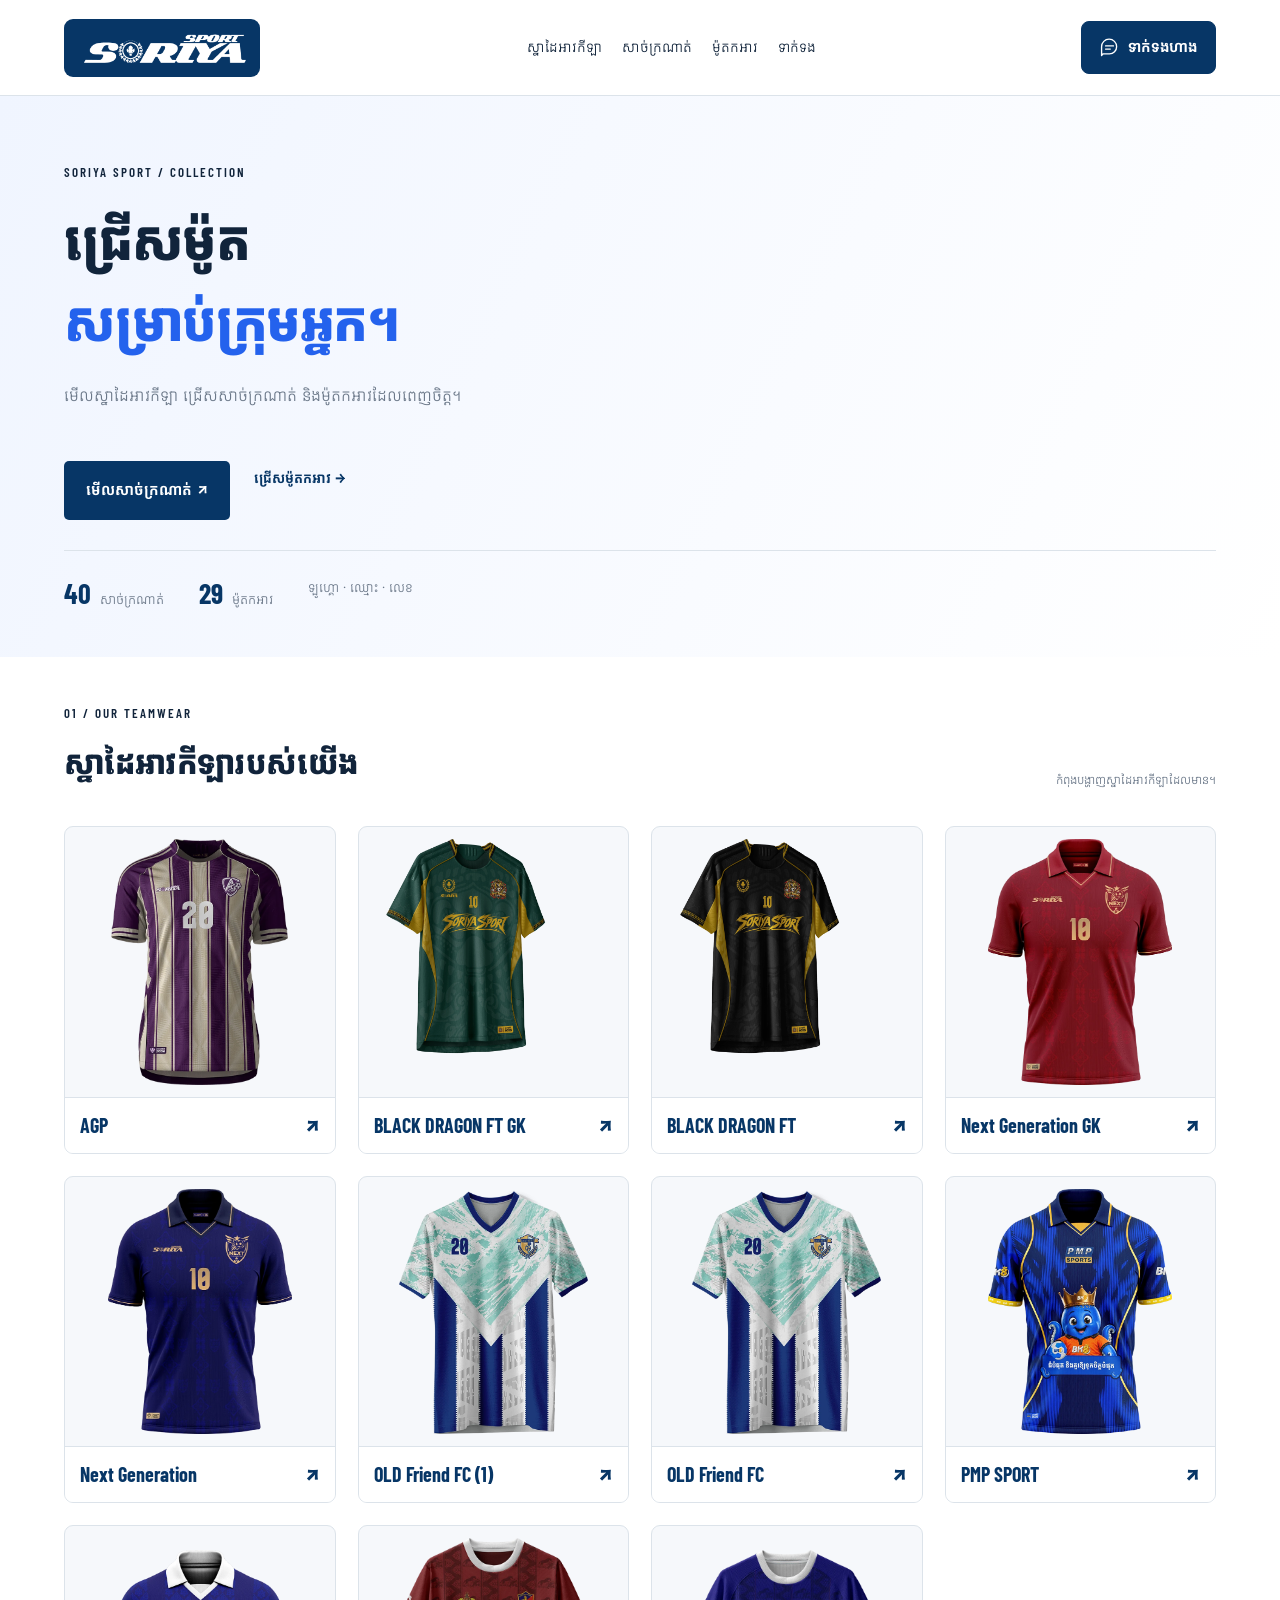
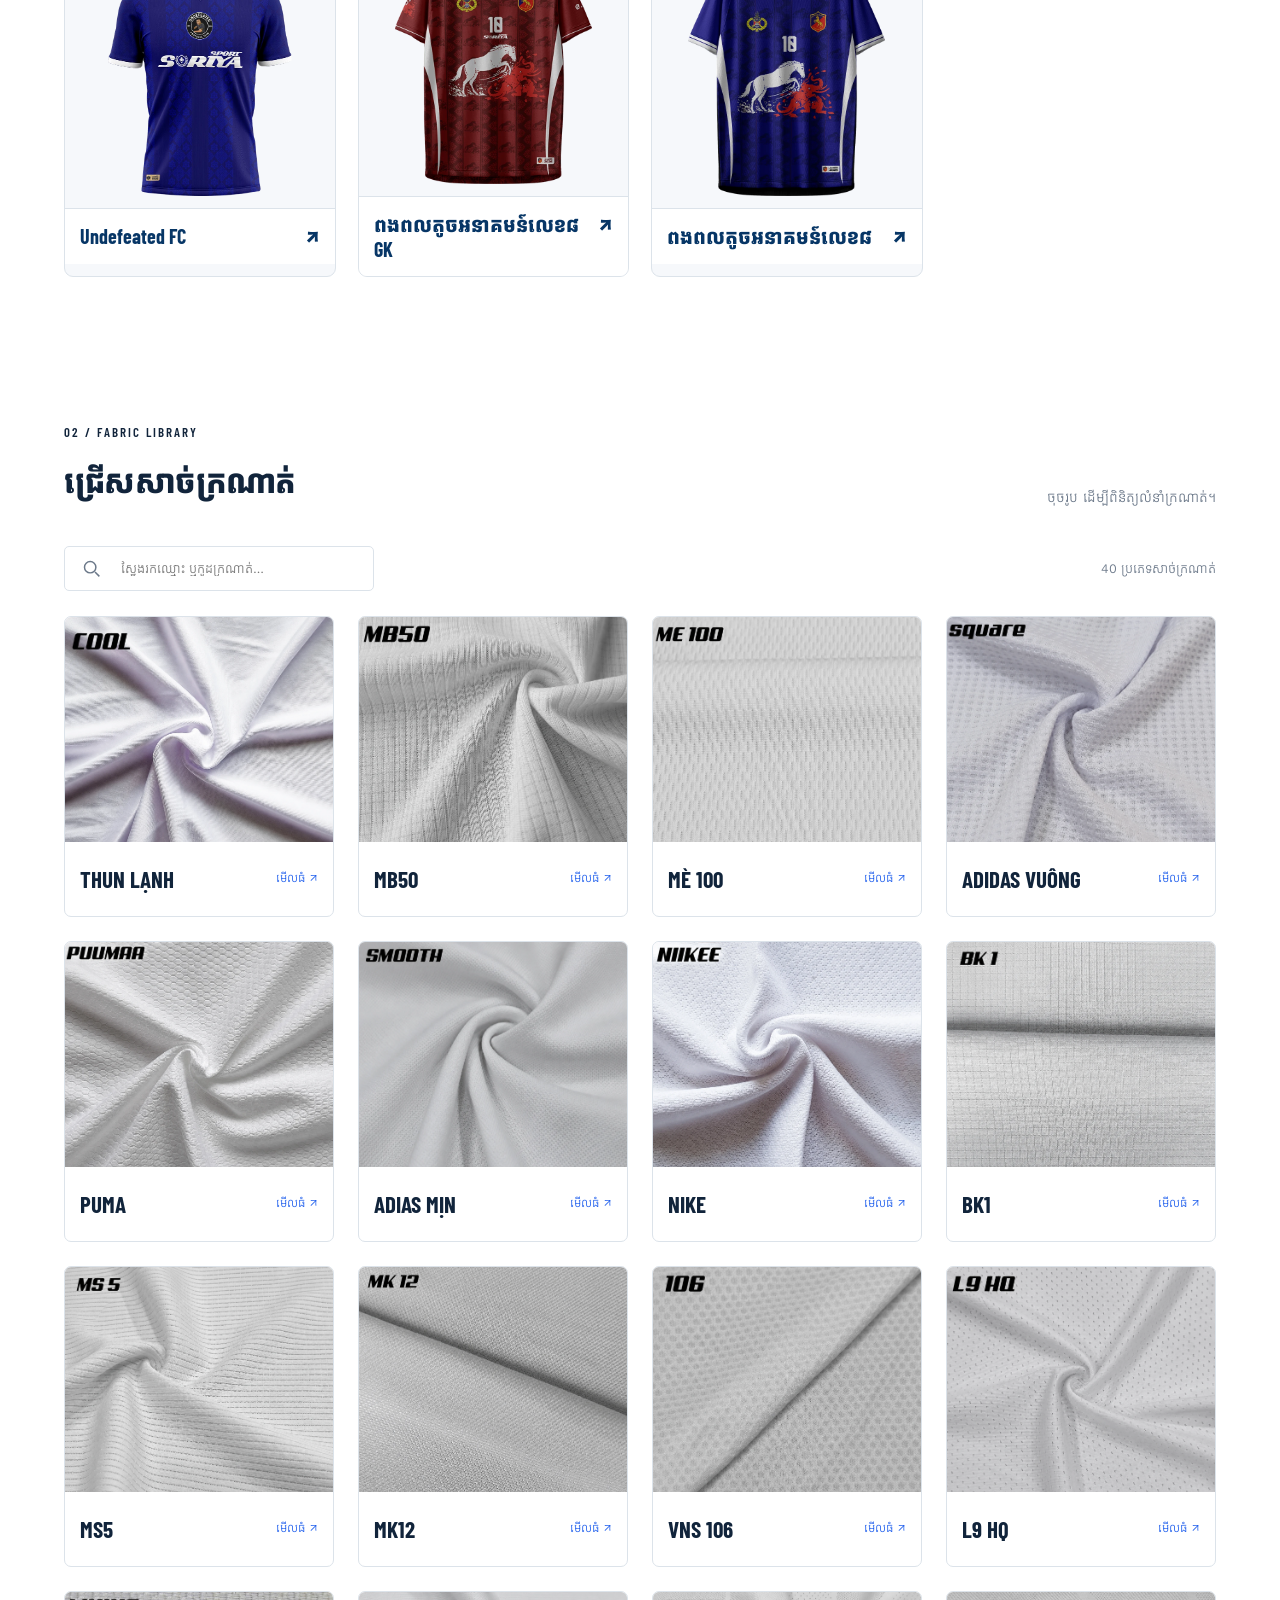
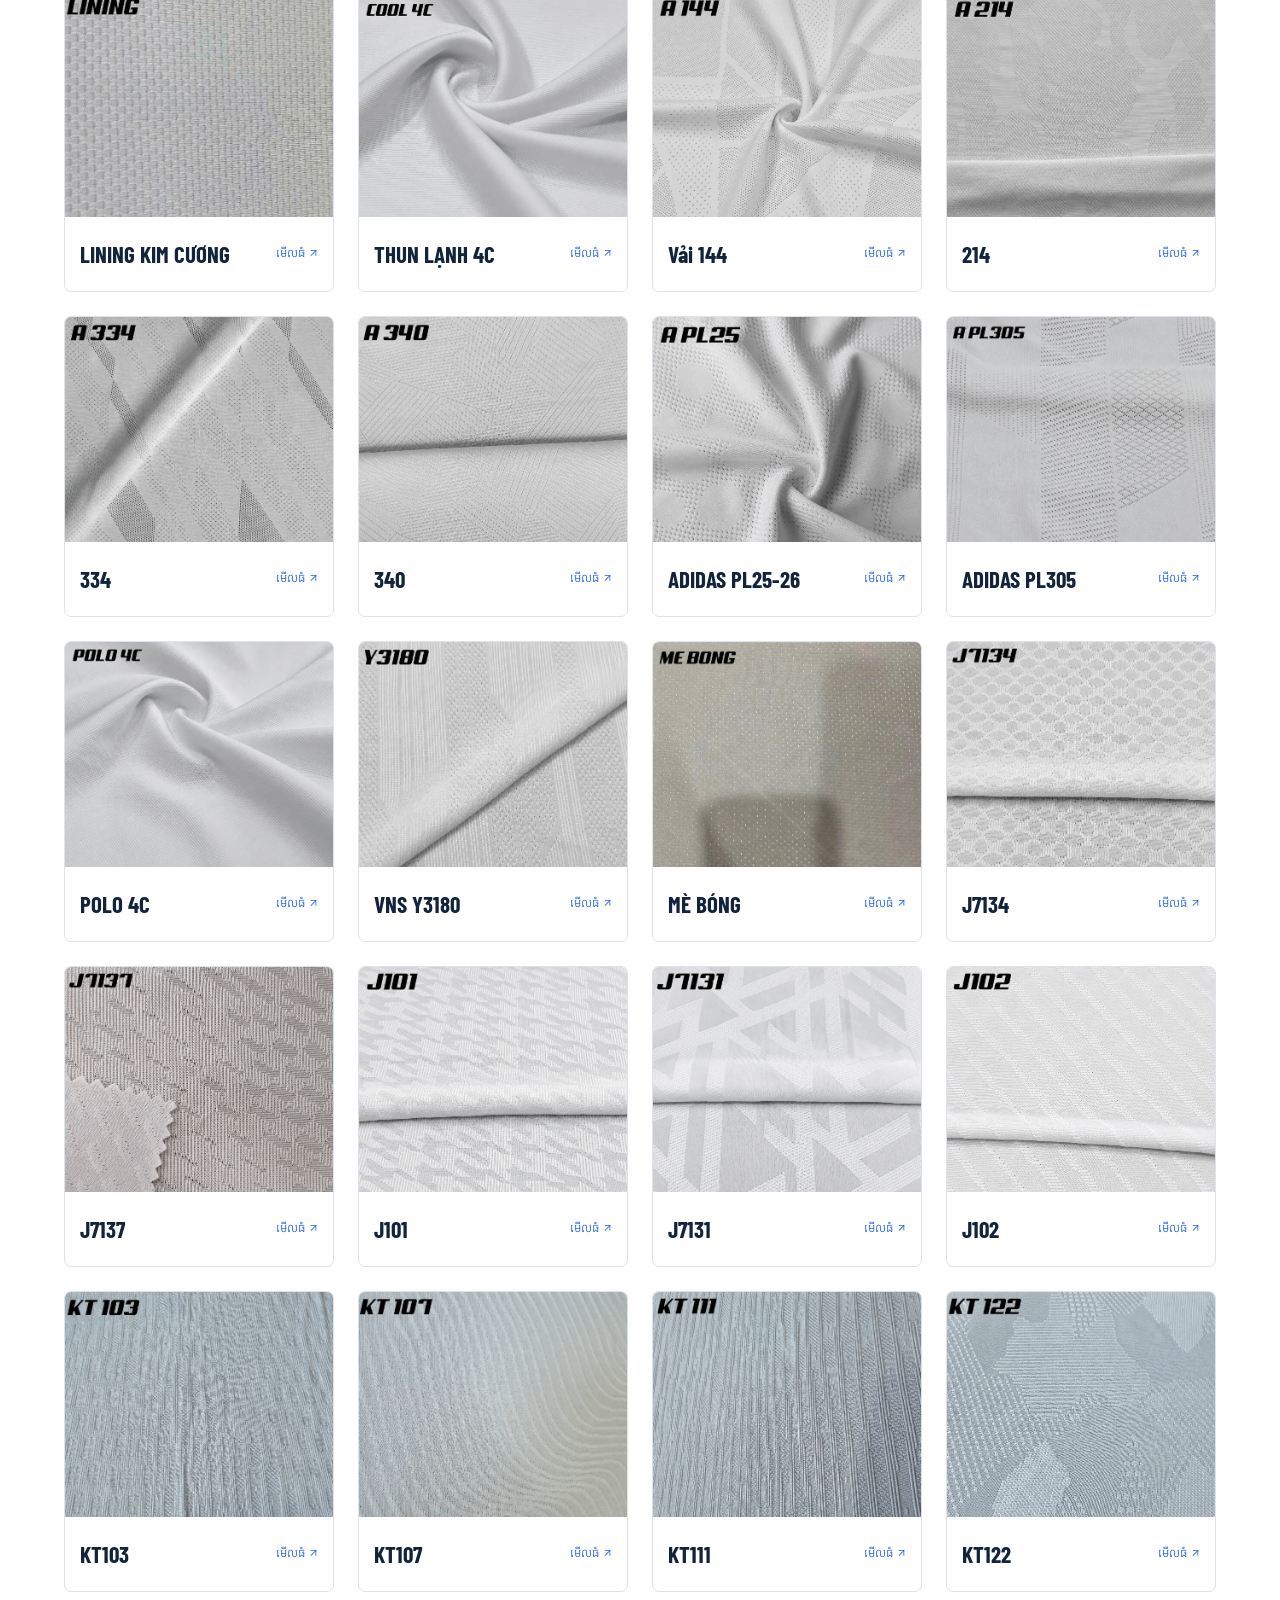
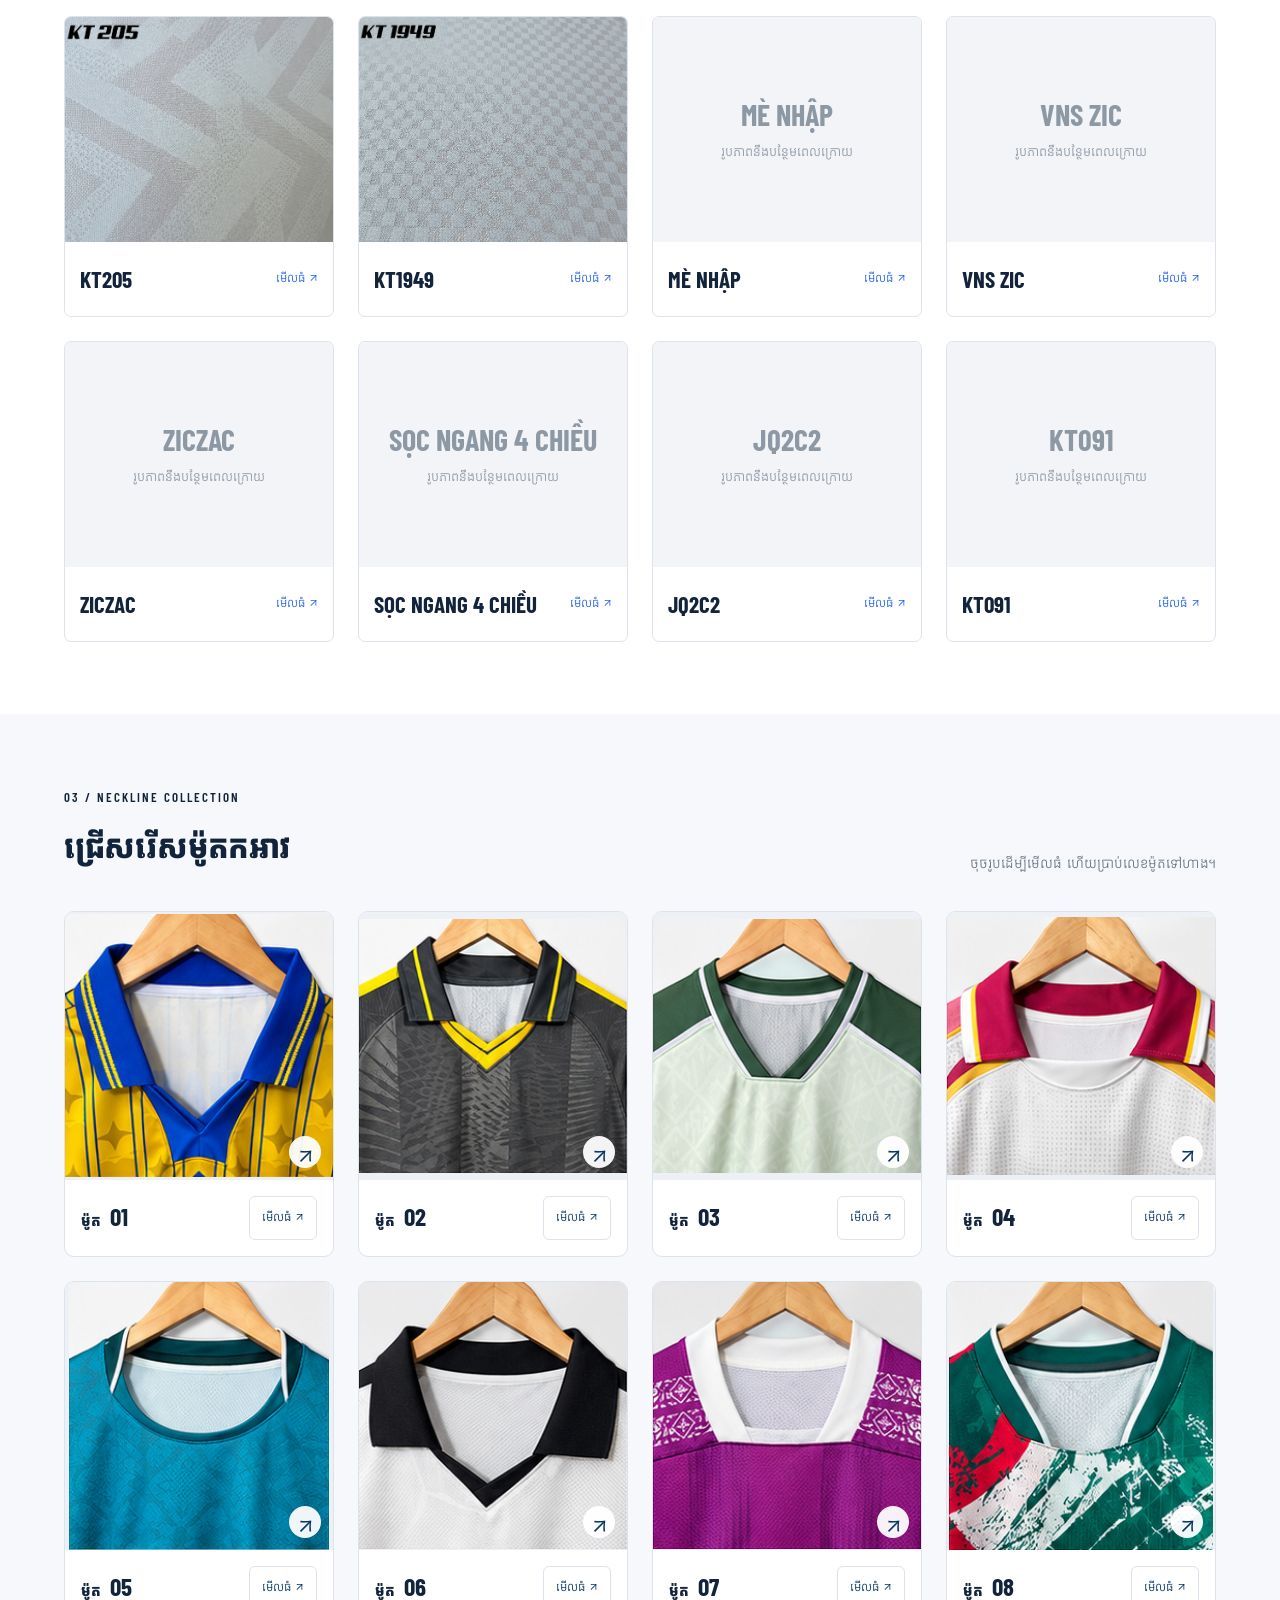
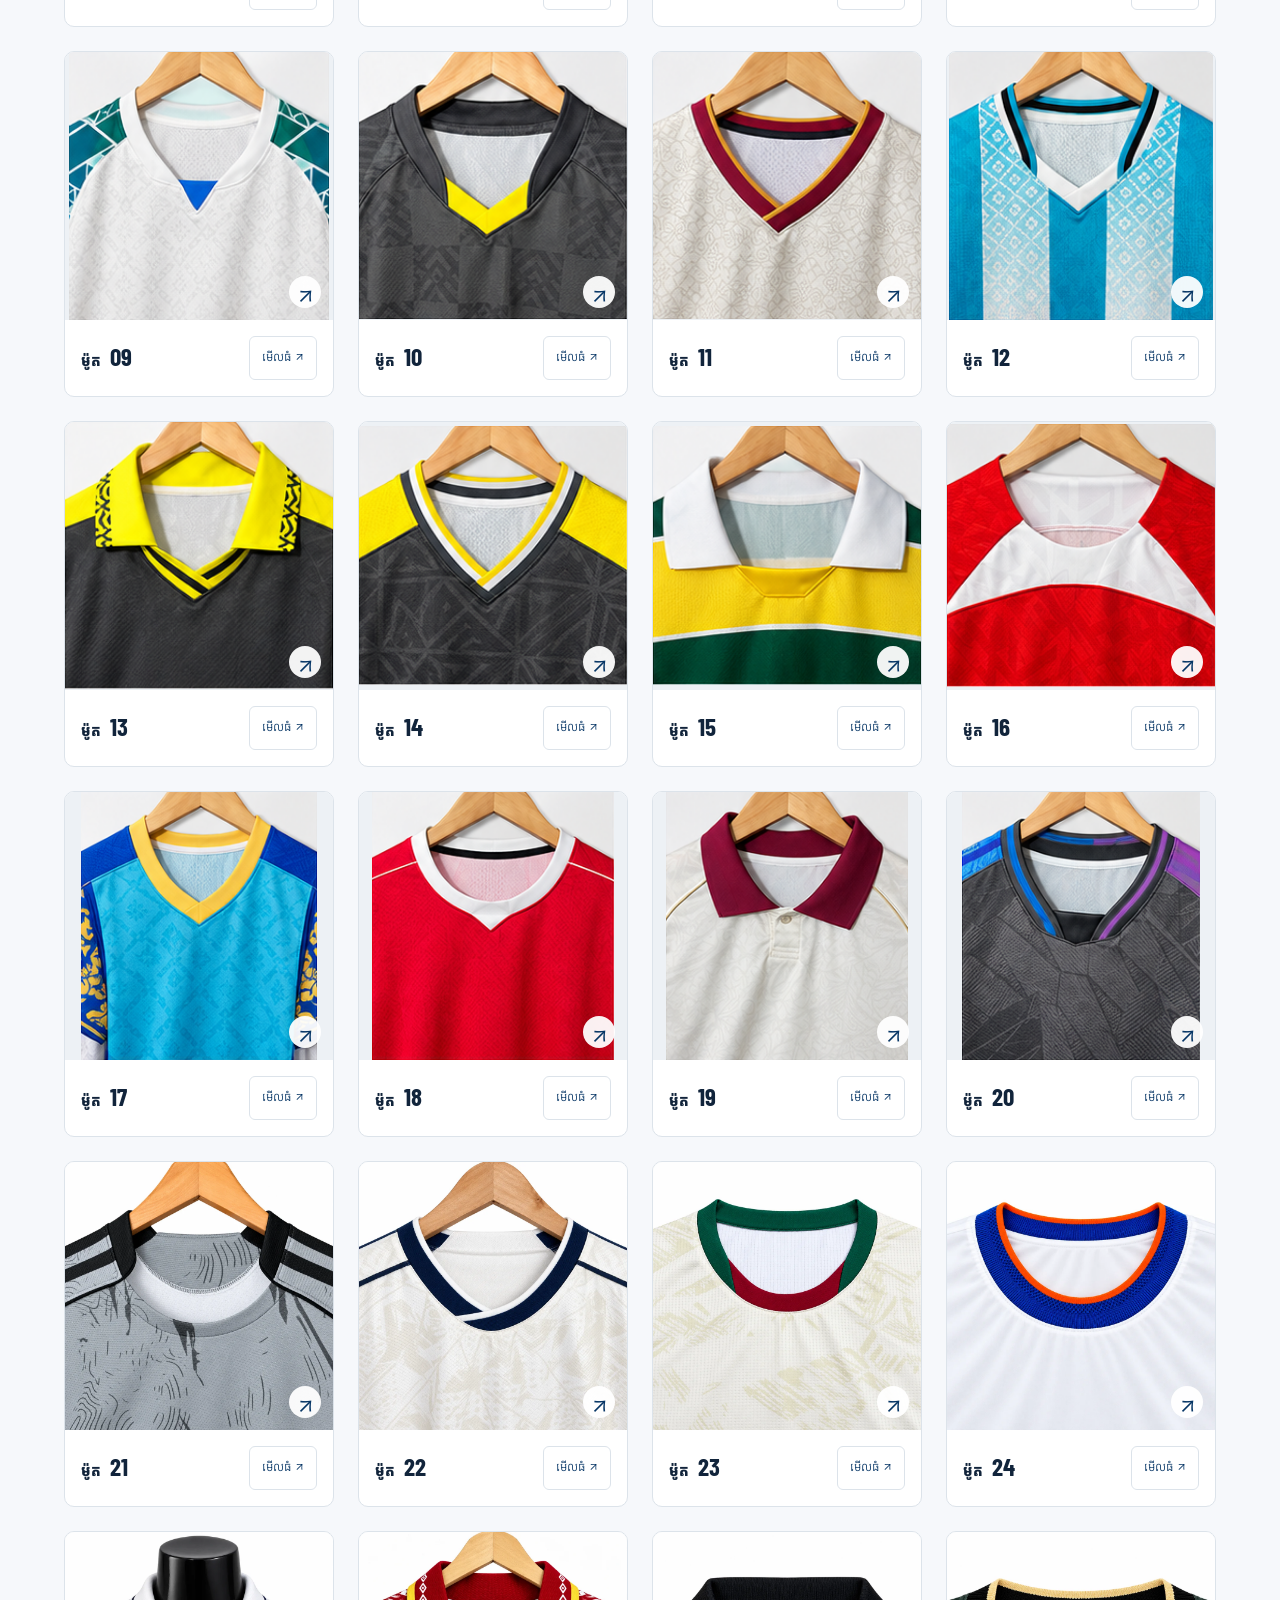
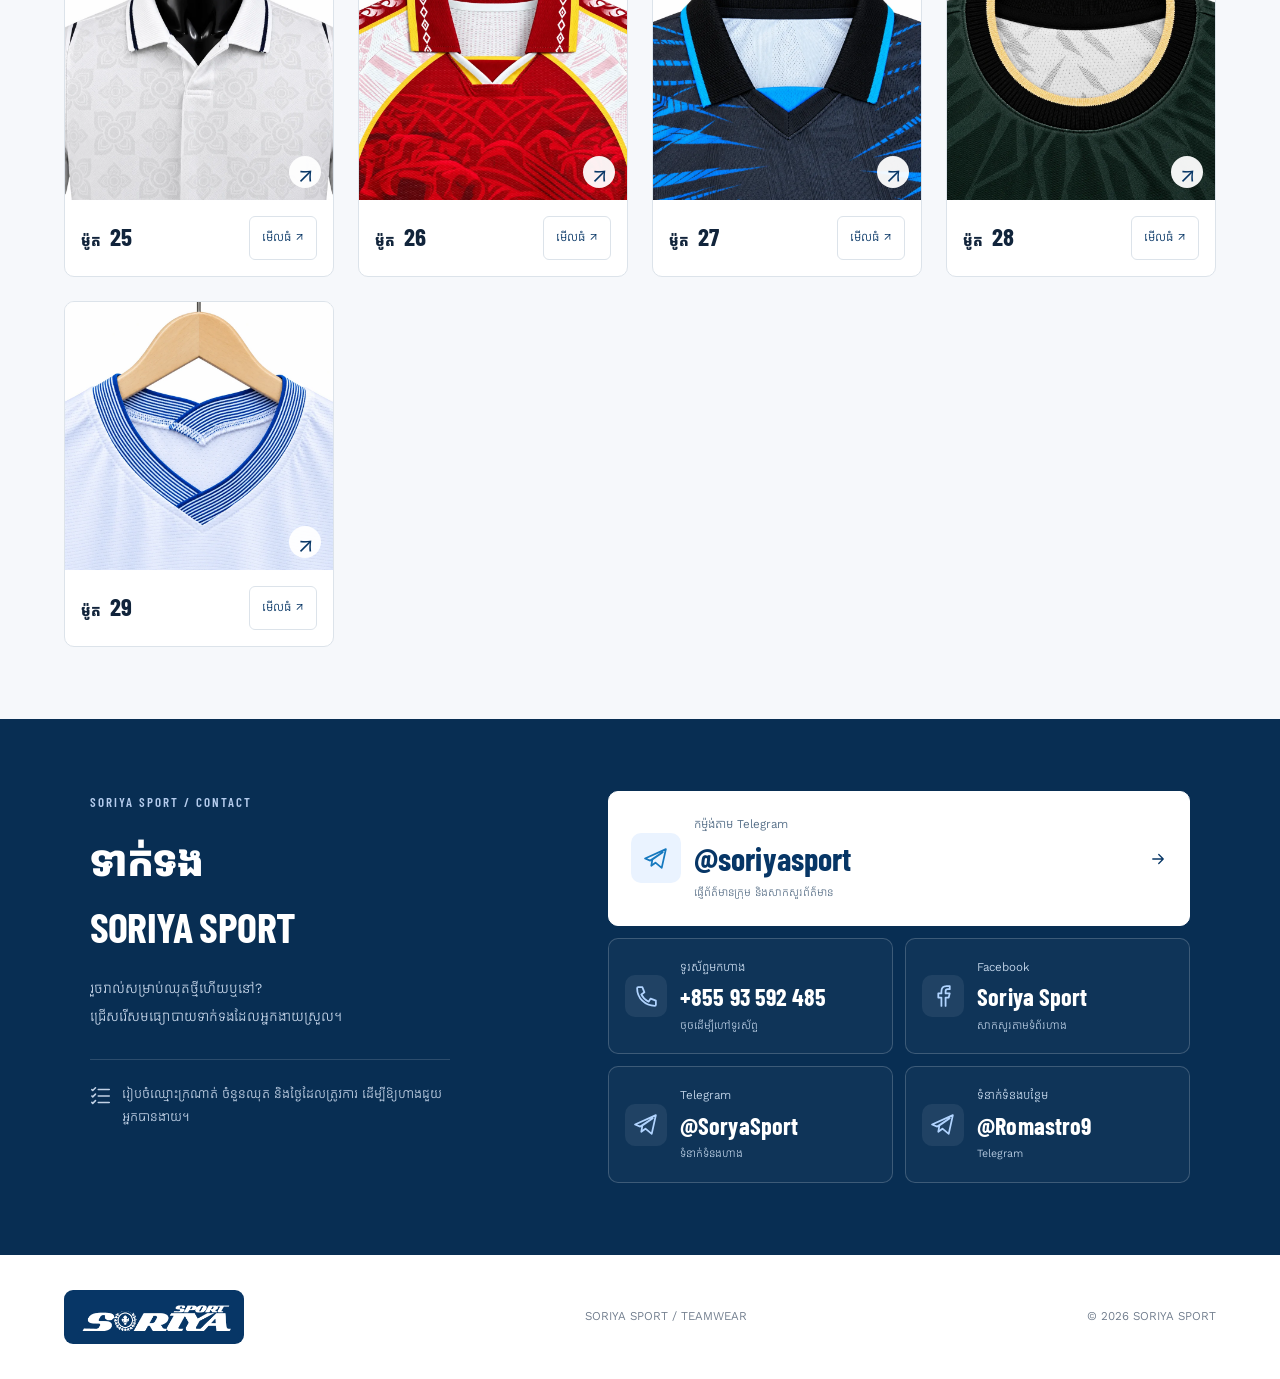
==== commit c9c6209c: "Remove duplicated copyright from customer menu footer" ====
--- a/site/menu.html
+++ b/site/menu.html
@@ -1 +1 @@
-<!doctype html><html lang="km"><head><meta charset="UTF-8"><meta name="viewport" content="width=device-width, initial-scale=1"><title>SORIYA SPORT — ម៉ូតអាវ និងសាច់ក្រណាត់</title><meta name="description" content="មើលស្នាដៃអាវកីឡា សាច់ក្រណាត់ និងម៉ូតកអាវ SORIYA SPORT"><link href="https://fonts.googleapis.com/css2?family=Barlow+Condensed:wght@600;700;800&family=Kantumruy+Pro:wght@400;500;600;700&display=swap" rel="stylesheet"><link rel="stylesheet" href="style.css"><link rel="stylesheet" href="menu.css"></head><body id="top"><header><a class="brand" href="#top" aria-label="Soriya Sport — ត្រឡប់ទៅខាងលើ"><span class="logo-window"><svg viewBox="38 286 578 107" role="img" aria-label="Soriya Sport"><image href="assets/soriya-logo.webp" width="616" height="393"/></svg></span></a><button id="menuToggle" aria-label="បើកម៉ឺនុយ" aria-expanded="false" aria-controls="mainNav">☰</button><nav id="mainNav"><a href="#jerseys">ស្នាដៃអាវកីឡា</a><a href="#catalog">សាច់ក្រណាត់</a><a href="#necklines">ម៉ូតកអាវ</a><a href="#contact">ទាក់ទង</a></nav><a class="nav-cta" href="#contact"><svg class="icon" viewBox="0 0 24 24" fill="none" stroke="currentColor" stroke-width="1.7" stroke-linecap="round" stroke-linejoin="round" aria-hidden="true"><path d="M21 11a9 9 0 0 1-9 9H4l-2 2V11a9 9 0 0 1 19 0Z M7 10h10 M7 14h6"/></svg>ទាក់ទងហាង</a></header><main><section class="menu-intro section"><div class="eyebrow">SORIYA SPORT / COLLECTION</div><h1>ជ្រើសម៉ូត<br><span class="blue">សម្រាប់ក្រុមអ្នក។</span></h1><p>មើលស្នាដៃអាវកីឡា ជ្រើសសាច់ក្រណាត់ និងម៉ូតកអាវដែលពេញចិត្ត។</p><div class="menu-links"><a class="button" href="#catalog">មើលសាច់ក្រណាត់ ↗</a><a class="menu-secondary" href="#necklines">ជ្រើសម៉ូតកអាវ →</a></div><div class="menu-counts"><span><b>40</b> សាច់ក្រណាត់</span><span><b>29</b> ម៉ូតកអាវ</span><span>ឡូហ្គោ · ឈ្មោះ · លេខ</span></div></section><section id="jerseys" class="section menu-jerseys"><div class="section-heading"><div><div class="eyebrow">01 / OUR TEAMWEAR</div><h2>ស្នាដៃអាវកីឡារបស់យើង</h2></div><p id="menuSync" role="status">កំពុងផ្ទុករូបអាវ…</p></div><div id="jerseyGrid" class="menu-jersey-grid"></div></section><section id="catalog" class="section"><div class="section-heading"><div><div class="eyebrow">02 / FABRIC LIBRARY</div><h2>ជ្រើសសាច់ក្រណាត់</h2></div><p>ចុចរូប ដើម្បីពិនិត្យលំនាំក្រណាត់។</p></div><div class="toolbar"><label class="search"><svg class="icon" viewBox="0 0 24 24" fill="none" stroke="currentColor" stroke-width="1.7" aria-hidden="true"><circle cx="10.5" cy="10.5" r="6.5"/><path d="m16 16 5 5"/></svg><input id="search" placeholder="ស្វែងរកឈ្មោះ ឬកូដក្រណាត់…" aria-label="ស្វែងរកក្រណាត់"></label><span id="menuFabricCount" role="status"></span></div><div id="menuFabricGrid" class="grid"></div><p id="menuEmpty" hidden>រកមិនឃើញសាច់ក្រណាត់។ សូមសាកល្បងពាក្យផ្សេង។</p></section><section id="necklines" class="section neckline-section"><div class="section-heading"><div><div class="eyebrow">03 / NECKLINE COLLECTION</div><h2>ជ្រើសរើសម៉ូតកអាវ</h2></div><p>ចុចរូបដើម្បីមើលធំ ហើយប្រាប់លេខម៉ូតទៅហាង។</p></div><div id="menuNecklineGrid" class="neckline-grid"></div></section><section id="contact" class="section contact-section"><div class="contact-intro"><div class="eyebrow">SORIYA SPORT / CONTACT</div><h2>ទាក់ទង<br>SORIYA SPORT</h2><p>រួចរាល់សម្រាប់ឈុតថ្មីហើយឬនៅ?<br>ជ្រើសរើសមធ្យោបាយទាក់ទងដែលអ្នកងាយស្រួល។</p><div class="contact-tip"><svg class="icon" viewBox="0 0 24 24" fill="none" stroke="currentColor" stroke-width="1.7" stroke-linecap="round" stroke-linejoin="round" aria-hidden="true"><path d="M9 5h12 M9 12h12 M9 19h12 m-19-14 1 1 3-3 m-4 9 1 1 3-3 m-4 9 1 1 3-3"/></svg><span>រៀបចំឈ្មោះក្រណាត់ ចំនួនឈុត និងថ្ងៃដែលត្រូវការ ដើម្បីឱ្យហាងជួយអ្នកបានងាយ។</span></div></div><div class="contact-links"><a class="contact-card primary" href="https://t.me/soriyasport" target="_blank" rel="noopener"><span class="contact-icon"><svg class="icon" viewBox="0 0 24 24" fill="none" stroke="currentColor" stroke-width="1.7" stroke-linecap="round" stroke-linejoin="round" aria-hidden="true"><path d="m21 3-4 18-6-5-4 3 1-6 10-7-12 8-5-2Z"/></svg></span><span class="contact-copy"><small>កម្ម៉ង់តាម Telegram</small><strong>@soriyasport</strong><span>ផ្ញើព័ត៌មានក្រុម និងសាកសួរព័ត៌មាន</span></span><span class="contact-arrow"><svg class="icon" viewBox="0 0 24 24" fill="none" stroke="currentColor" stroke-width="1.7" stroke-linecap="round" stroke-linejoin="round" aria-hidden="true"><path d="M5 12h14 m-6-6 6 6-6 6"/></svg></span></a><a class="contact-card " href="tel:+85593592485"><span class="contact-icon"><svg class="icon" viewBox="0 0 24 24" fill="none" stroke="currentColor" stroke-width="1.7" stroke-linecap="round" stroke-linejoin="round" aria-hidden="true"><path d="M8 3H4a1 1 0 0 0-1 1c0 9.4 7.6 17 17 17a1 1 0 0 0 1-1v-4l-5-2-2 3a15 15 0 0 1-7-7l3-2Z"/></svg></span><span class="contact-copy"><small>ទូរស័ព្ទមកហាង</small><strong>+855 93 592 485</strong><span>ចុចដើម្បីហៅទូរស័ព្ទ</span></span><span class="contact-arrow"><svg class="icon" viewBox="0 0 24 24" fill="none" stroke="currentColor" stroke-width="1.7" stroke-linecap="round" stroke-linejoin="round" aria-hidden="true"><path d="M5 12h14 m-6-6 6 6-6 6"/></svg></span></a><a class="contact-card " href="https://www.facebook.com/profile.php?id=61591689634493" target="_blank" rel="noopener"><span class="contact-icon"><svg class="icon" viewBox="0 0 24 24" fill="none" stroke="currentColor" stroke-width="1.7" stroke-linecap="round" stroke-linejoin="round" aria-hidden="true"><path d="M14 21v-8h3l1-4h-4V7c0-1 1-2 2-2h2V2h-3c-3 0-5 2-5 5v2H7v4h3v8"/></svg></span><span class="contact-copy"><small>Facebook</small><strong>Soriya Sport</strong><span>សាកសួរតាមទំព័រហាង</span></span><span class="contact-arrow"><svg class="icon" viewBox="0 0 24 24" fill="none" stroke="currentColor" stroke-width="1.7" stroke-linecap="round" stroke-linejoin="round" aria-hidden="true"><path d="M5 12h14 m-6-6 6 6-6 6"/></svg></span></a><a class="contact-card " href="https://t.me/SoryaSport" target="_blank" rel="noopener"><span class="contact-icon"><svg class="icon" viewBox="0 0 24 24" fill="none" stroke="currentColor" stroke-width="1.7" stroke-linecap="round" stroke-linejoin="round" aria-hidden="true"><path d="m21 3-4 18-6-5-4 3 1-6 10-7-12 8-5-2Z"/></svg></span><span class="contact-copy"><small>Telegram</small><strong>@SoryaSport</strong><span>ទំនាក់ទំនងហាង</span></span><span class="contact-arrow"><svg class="icon" viewBox="0 0 24 24" fill="none" stroke="currentColor" stroke-width="1.7" stroke-linecap="round" stroke-linejoin="round" aria-hidden="true"><path d="M5 12h14 m-6-6 6 6-6 6"/></svg></span></a><a class="contact-card " href="https://t.me/Romastro9" target="_blank" rel="noopener"><span class="contact-icon"><svg class="icon" viewBox="0 0 24 24" fill="none" stroke="currentColor" stroke-width="1.7" stroke-linecap="round" stroke-linejoin="round" aria-hidden="true"><path d="m21 3-4 18-6-5-4 3 1-6 10-7-12 8-5-2Z"/></svg></span><span class="contact-copy"><small>ទំនាក់ទំនងបន្ថែម</small><strong>@Romastro9</strong><span>Telegram</span></span><span class="contact-arrow"><svg class="icon" viewBox="0 0 24 24" fill="none" stroke="currentColor" stroke-width="1.7" stroke-linecap="round" stroke-linejoin="round" aria-hidden="true"><path d="M5 12h14 m-6-6 6 6-6 6"/></svg></span></a></div></section></main><footer><a class="brand" href="#top" aria-label="Soriya Sport — ត្រឡប់ទៅខាងលើ"><span class="logo-window"><svg viewBox="38 286 578 107" role="img" aria-label="Soriya Sport"><image href="assets/soriya-logo.webp" width="616" height="393"/></svg></span></a><span>© 2026 SORIYA SPORT</span><span>© 2026 SORIYA SPORT</span></footer><nav class="mobile-contact" aria-label="ទំនាក់ទំនងរហ័ស"><a href="tel:+85593592485"><svg class="icon" viewBox="0 0 24 24" fill="none" stroke="currentColor" stroke-width="1.7" stroke-linecap="round" stroke-linejoin="round" aria-hidden="true"><path d="M8 3H4a1 1 0 0 0-1 1c0 9.4 7.6 17 17 17a1 1 0 0 0 1-1v-4l-5-2-2 3a15 15 0 0 1-7-7l3-2Z"/></svg>ហៅទូរស័ព្ទ</a><a href="#contact"><svg class="icon" viewBox="0 0 24 24" fill="none" stroke="currentColor" stroke-width="1.7" stroke-linecap="round" stroke-linejoin="round" aria-hidden="true"><path d="M21 11a9 9 0 0 1-9 9H4l-2 2V11a9 9 0 0 1 19 0Z M7 10h10 M7 14h6"/></svg>ទាក់ទង / កម្ម៉ង់</a></nav><dialog id="menuModal" aria-labelledby="menuModalHeading"><button id="closeMenuModal" aria-label="បិទ">×</button><div id="menuModalBody"></div></dialog><script src="jersey-data.js"></script><script src="menu-data.js"></script><script src="menu.js"></script></body></html>+<!doctype html><html lang="km"><head><meta charset="UTF-8"><meta name="viewport" content="width=device-width, initial-scale=1"><title>SORIYA SPORT — ម៉ូតអាវ និងសាច់ក្រណាត់</title><meta name="description" content="មើលស្នាដៃអាវកីឡា សាច់ក្រណាត់ និងម៉ូតកអាវ SORIYA SPORT"><link href="https://fonts.googleapis.com/css2?family=Barlow+Condensed:wght@600;700;800&family=Kantumruy+Pro:wght@400;500;600;700&display=swap" rel="stylesheet"><link rel="stylesheet" href="style.css"><link rel="stylesheet" href="menu.css"></head><body id="top"><header><a class="brand" href="#top" aria-label="Soriya Sport — ត្រឡប់ទៅខាងលើ"><span class="logo-window"><svg viewBox="38 286 578 107" role="img" aria-label="Soriya Sport"><image href="assets/soriya-logo.webp" width="616" height="393"/></svg></span></a><button id="menuToggle" aria-label="បើកម៉ឺនុយ" aria-expanded="false" aria-controls="mainNav">☰</button><nav id="mainNav"><a href="#jerseys">ស្នាដៃអាវកីឡា</a><a href="#catalog">សាច់ក្រណាត់</a><a href="#necklines">ម៉ូតកអាវ</a><a href="#contact">ទាក់ទង</a></nav><a class="nav-cta" href="#contact"><svg class="icon" viewBox="0 0 24 24" fill="none" stroke="currentColor" stroke-width="1.7" stroke-linecap="round" stroke-linejoin="round" aria-hidden="true"><path d="M21 11a9 9 0 0 1-9 9H4l-2 2V11a9 9 0 0 1 19 0Z M7 10h10 M7 14h6"/></svg>ទាក់ទងហាង</a></header><main><section class="menu-intro section"><div class="eyebrow">SORIYA SPORT / COLLECTION</div><h1>ជ្រើសម៉ូត<br><span class="blue">សម្រាប់ក្រុមអ្នក។</span></h1><p>មើលស្នាដៃអាវកីឡា ជ្រើសសាច់ក្រណាត់ និងម៉ូតកអាវដែលពេញចិត្ត។</p><div class="menu-links"><a class="button" href="#catalog">មើលសាច់ក្រណាត់ ↗</a><a class="menu-secondary" href="#necklines">ជ្រើសម៉ូតកអាវ →</a></div><div class="menu-counts"><span><b>40</b> សាច់ក្រណាត់</span><span><b>29</b> ម៉ូតកអាវ</span><span>ឡូហ្គោ · ឈ្មោះ · លេខ</span></div></section><section id="jerseys" class="section menu-jerseys"><div class="section-heading"><div><div class="eyebrow">01 / OUR TEAMWEAR</div><h2>ស្នាដៃអាវកីឡារបស់យើង</h2></div><p id="menuSync" role="status">កំពុងផ្ទុករូបអាវ…</p></div><div id="jerseyGrid" class="menu-jersey-grid"></div></section><section id="catalog" class="section"><div class="section-heading"><div><div class="eyebrow">02 / FABRIC LIBRARY</div><h2>ជ្រើសសាច់ក្រណាត់</h2></div><p>ចុចរូប ដើម្បីពិនិត្យលំនាំក្រណាត់។</p></div><div class="toolbar"><label class="search"><svg class="icon" viewBox="0 0 24 24" fill="none" stroke="currentColor" stroke-width="1.7" aria-hidden="true"><circle cx="10.5" cy="10.5" r="6.5"/><path d="m16 16 5 5"/></svg><input id="search" placeholder="ស្វែងរកឈ្មោះ ឬកូដក្រណាត់…" aria-label="ស្វែងរកក្រណាត់"></label><span id="menuFabricCount" role="status"></span></div><div id="menuFabricGrid" class="grid"></div><p id="menuEmpty" hidden>រកមិនឃើញសាច់ក្រណាត់។ សូមសាកល្បងពាក្យផ្សេង។</p></section><section id="necklines" class="section neckline-section"><div class="section-heading"><div><div class="eyebrow">03 / NECKLINE COLLECTION</div><h2>ជ្រើសរើសម៉ូតកអាវ</h2></div><p>ចុចរូបដើម្បីមើលធំ ហើយប្រាប់លេខម៉ូតទៅហាង។</p></div><div id="menuNecklineGrid" class="neckline-grid"></div></section><section id="contact" class="section contact-section"><div class="contact-intro"><div class="eyebrow">SORIYA SPORT / CONTACT</div><h2>ទាក់ទង<br>SORIYA SPORT</h2><p>រួចរាល់សម្រាប់ឈុតថ្មីហើយឬនៅ?<br>ជ្រើសរើសមធ្យោបាយទាក់ទងដែលអ្នកងាយស្រួល។</p><div class="contact-tip"><svg class="icon" viewBox="0 0 24 24" fill="none" stroke="currentColor" stroke-width="1.7" stroke-linecap="round" stroke-linejoin="round" aria-hidden="true"><path d="M9 5h12 M9 12h12 M9 19h12 m-19-14 1 1 3-3 m-4 9 1 1 3-3 m-4 9 1 1 3-3"/></svg><span>រៀបចំឈ្មោះក្រណាត់ ចំនួនឈុត និងថ្ងៃដែលត្រូវការ ដើម្បីឱ្យហាងជួយអ្នកបានងាយ។</span></div></div><div class="contact-links"><a class="contact-card primary" href="https://t.me/soriyasport" target="_blank" rel="noopener"><span class="contact-icon"><svg class="icon" viewBox="0 0 24 24" fill="none" stroke="currentColor" stroke-width="1.7" stroke-linecap="round" stroke-linejoin="round" aria-hidden="true"><path d="m21 3-4 18-6-5-4 3 1-6 10-7-12 8-5-2Z"/></svg></span><span class="contact-copy"><small>កម្ម៉ង់តាម Telegram</small><strong>@soriyasport</strong><span>ផ្ញើព័ត៌មានក្រុម និងសាកសួរព័ត៌មាន</span></span><span class="contact-arrow"><svg class="icon" viewBox="0 0 24 24" fill="none" stroke="currentColor" stroke-width="1.7" stroke-linecap="round" stroke-linejoin="round" aria-hidden="true"><path d="M5 12h14 m-6-6 6 6-6 6"/></svg></span></a><a class="contact-card " href="tel:+85593592485"><span class="contact-icon"><svg class="icon" viewBox="0 0 24 24" fill="none" stroke="currentColor" stroke-width="1.7" stroke-linecap="round" stroke-linejoin="round" aria-hidden="true"><path d="M8 3H4a1 1 0 0 0-1 1c0 9.4 7.6 17 17 17a1 1 0 0 0 1-1v-4l-5-2-2 3a15 15 0 0 1-7-7l3-2Z"/></svg></span><span class="contact-copy"><small>ទូរស័ព្ទមកហាង</small><strong>+855 93 592 485</strong><span>ចុចដើម្បីហៅទូរស័ព្ទ</span></span><span class="contact-arrow"><svg class="icon" viewBox="0 0 24 24" fill="none" stroke="currentColor" stroke-width="1.7" stroke-linecap="round" stroke-linejoin="round" aria-hidden="true"><path d="M5 12h14 m-6-6 6 6-6 6"/></svg></span></a><a class="contact-card " href="https://www.facebook.com/profile.php?id=61591689634493" target="_blank" rel="noopener"><span class="contact-icon"><svg class="icon" viewBox="0 0 24 24" fill="none" stroke="currentColor" stroke-width="1.7" stroke-linecap="round" stroke-linejoin="round" aria-hidden="true"><path d="M14 21v-8h3l1-4h-4V7c0-1 1-2 2-2h2V2h-3c-3 0-5 2-5 5v2H7v4h3v8"/></svg></span><span class="contact-copy"><small>Facebook</small><strong>Soriya Sport</strong><span>សាកសួរតាមទំព័រហាង</span></span><span class="contact-arrow"><svg class="icon" viewBox="0 0 24 24" fill="none" stroke="currentColor" stroke-width="1.7" stroke-linecap="round" stroke-linejoin="round" aria-hidden="true"><path d="M5 12h14 m-6-6 6 6-6 6"/></svg></span></a><a class="contact-card " href="https://t.me/SoryaSport" target="_blank" rel="noopener"><span class="contact-icon"><svg class="icon" viewBox="0 0 24 24" fill="none" stroke="currentColor" stroke-width="1.7" stroke-linecap="round" stroke-linejoin="round" aria-hidden="true"><path d="m21 3-4 18-6-5-4 3 1-6 10-7-12 8-5-2Z"/></svg></span><span class="contact-copy"><small>Telegram</small><strong>@SoryaSport</strong><span>ទំនាក់ទំនងហាង</span></span><span class="contact-arrow"><svg class="icon" viewBox="0 0 24 24" fill="none" stroke="currentColor" stroke-width="1.7" stroke-linecap="round" stroke-linejoin="round" aria-hidden="true"><path d="M5 12h14 m-6-6 6 6-6 6"/></svg></span></a><a class="contact-card " href="https://t.me/Romastro9" target="_blank" rel="noopener"><span class="contact-icon"><svg class="icon" viewBox="0 0 24 24" fill="none" stroke="currentColor" stroke-width="1.7" stroke-linecap="round" stroke-linejoin="round" aria-hidden="true"><path d="m21 3-4 18-6-5-4 3 1-6 10-7-12 8-5-2Z"/></svg></span><span class="contact-copy"><small>ទំនាក់ទំនងបន្ថែម</small><strong>@Romastro9</strong><span>Telegram</span></span><span class="contact-arrow"><svg class="icon" viewBox="0 0 24 24" fill="none" stroke="currentColor" stroke-width="1.7" stroke-linecap="round" stroke-linejoin="round" aria-hidden="true"><path d="M5 12h14 m-6-6 6 6-6 6"/></svg></span></a></div></section></main><footer><a class="brand" href="#top" aria-label="Soriya Sport — ត្រឡប់ទៅខាងលើ"><span class="logo-window"><svg viewBox="38 286 578 107" role="img" aria-label="Soriya Sport"><image href="assets/soriya-logo.webp" width="616" height="393"/></svg></span></a><span>SORIYA SPORT / TEAMWEAR</span><span>© 2026 SORIYA SPORT</span></footer><nav class="mobile-contact" aria-label="ទំនាក់ទំនងរហ័ស"><a href="tel:+85593592485"><svg class="icon" viewBox="0 0 24 24" fill="none" stroke="currentColor" stroke-width="1.7" stroke-linecap="round" stroke-linejoin="round" aria-hidden="true"><path d="M8 3H4a1 1 0 0 0-1 1c0 9.4 7.6 17 17 17a1 1 0 0 0 1-1v-4l-5-2-2 3a15 15 0 0 1-7-7l3-2Z"/></svg>ហៅទូរស័ព្ទ</a><a href="#contact"><svg class="icon" viewBox="0 0 24 24" fill="none" stroke="currentColor" stroke-width="1.7" stroke-linecap="round" stroke-linejoin="round" aria-hidden="true"><path d="M21 11a9 9 0 0 1-9 9H4l-2 2V11a9 9 0 0 1 19 0Z M7 10h10 M7 14h6"/></svg>ទាក់ទង / កម្ម៉ង់</a></nav><dialog id="menuModal" aria-labelledby="menuModalHeading"><button id="closeMenuModal" aria-label="បិទ">×</button><div id="menuModalBody"></div></dialog><script src="jersey-data.js"></script><script src="menu-data.js"></script><script src="menu.js"></script></body></html>
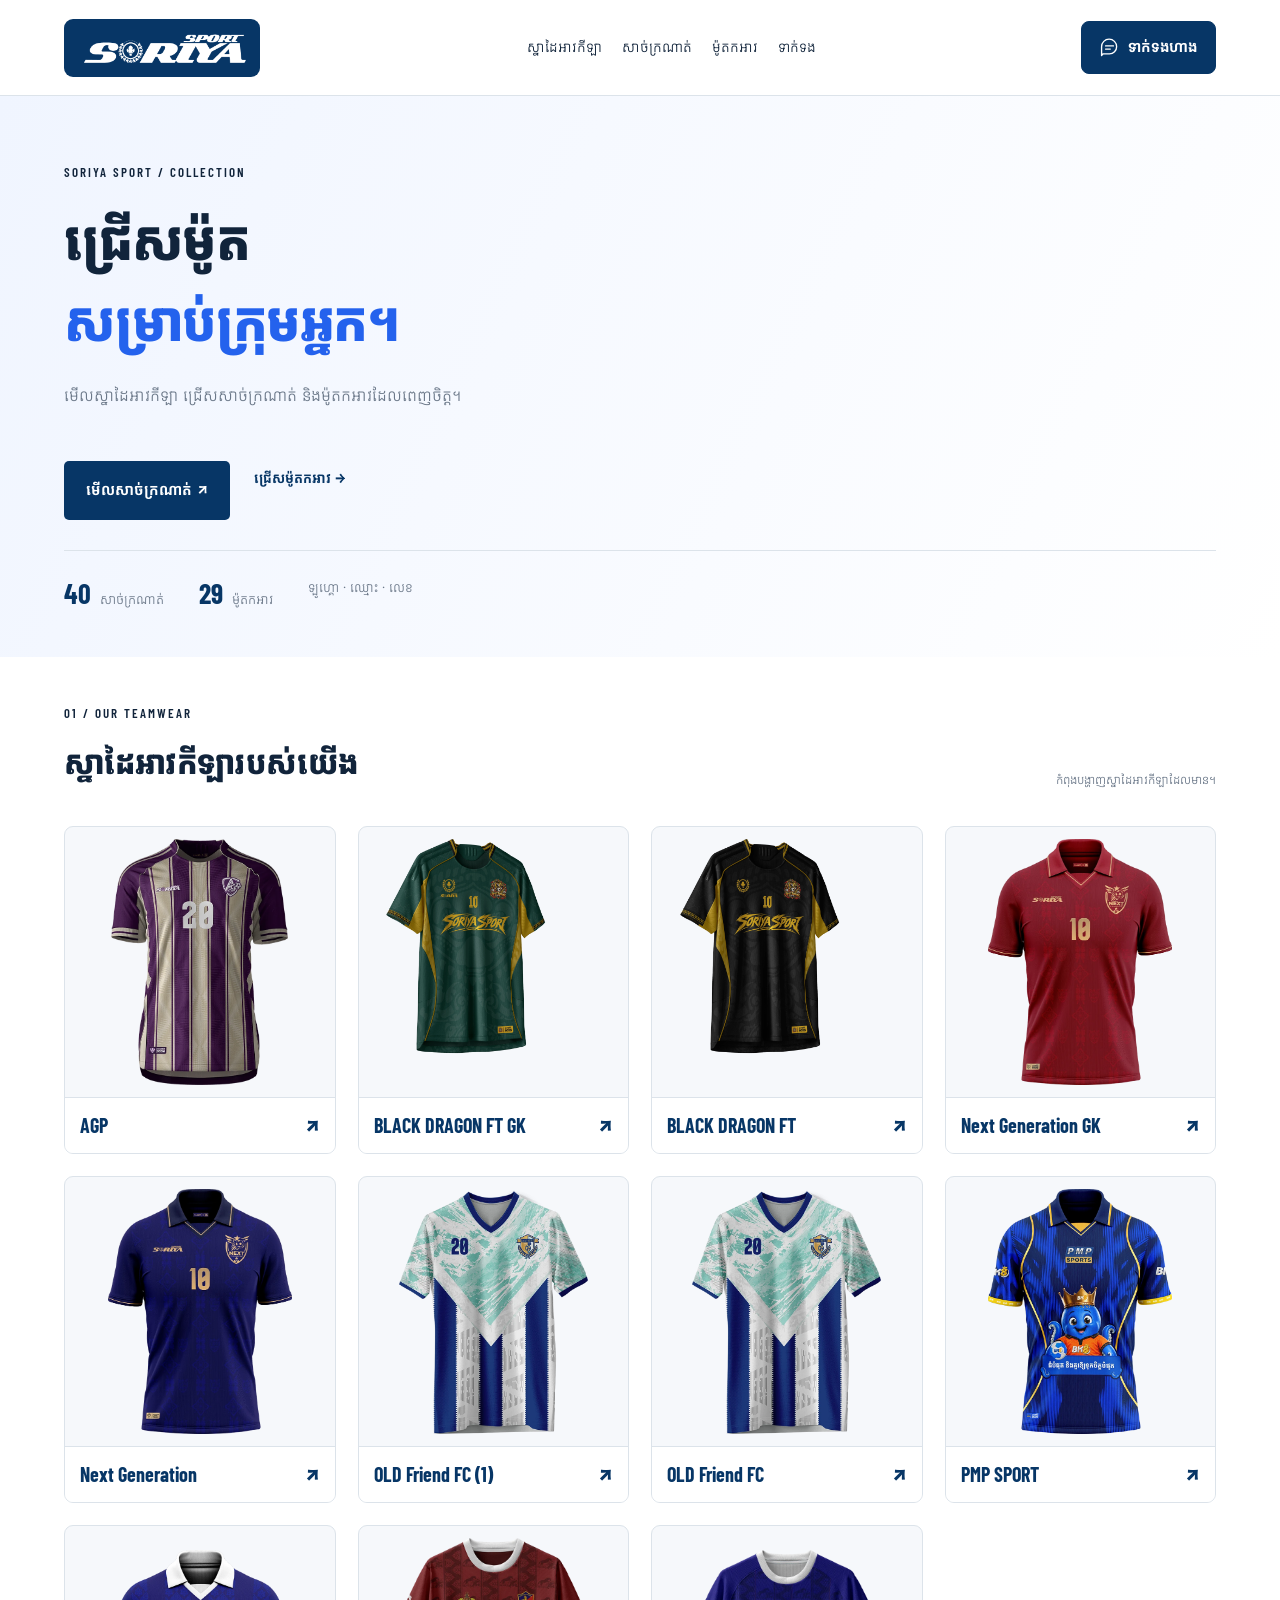
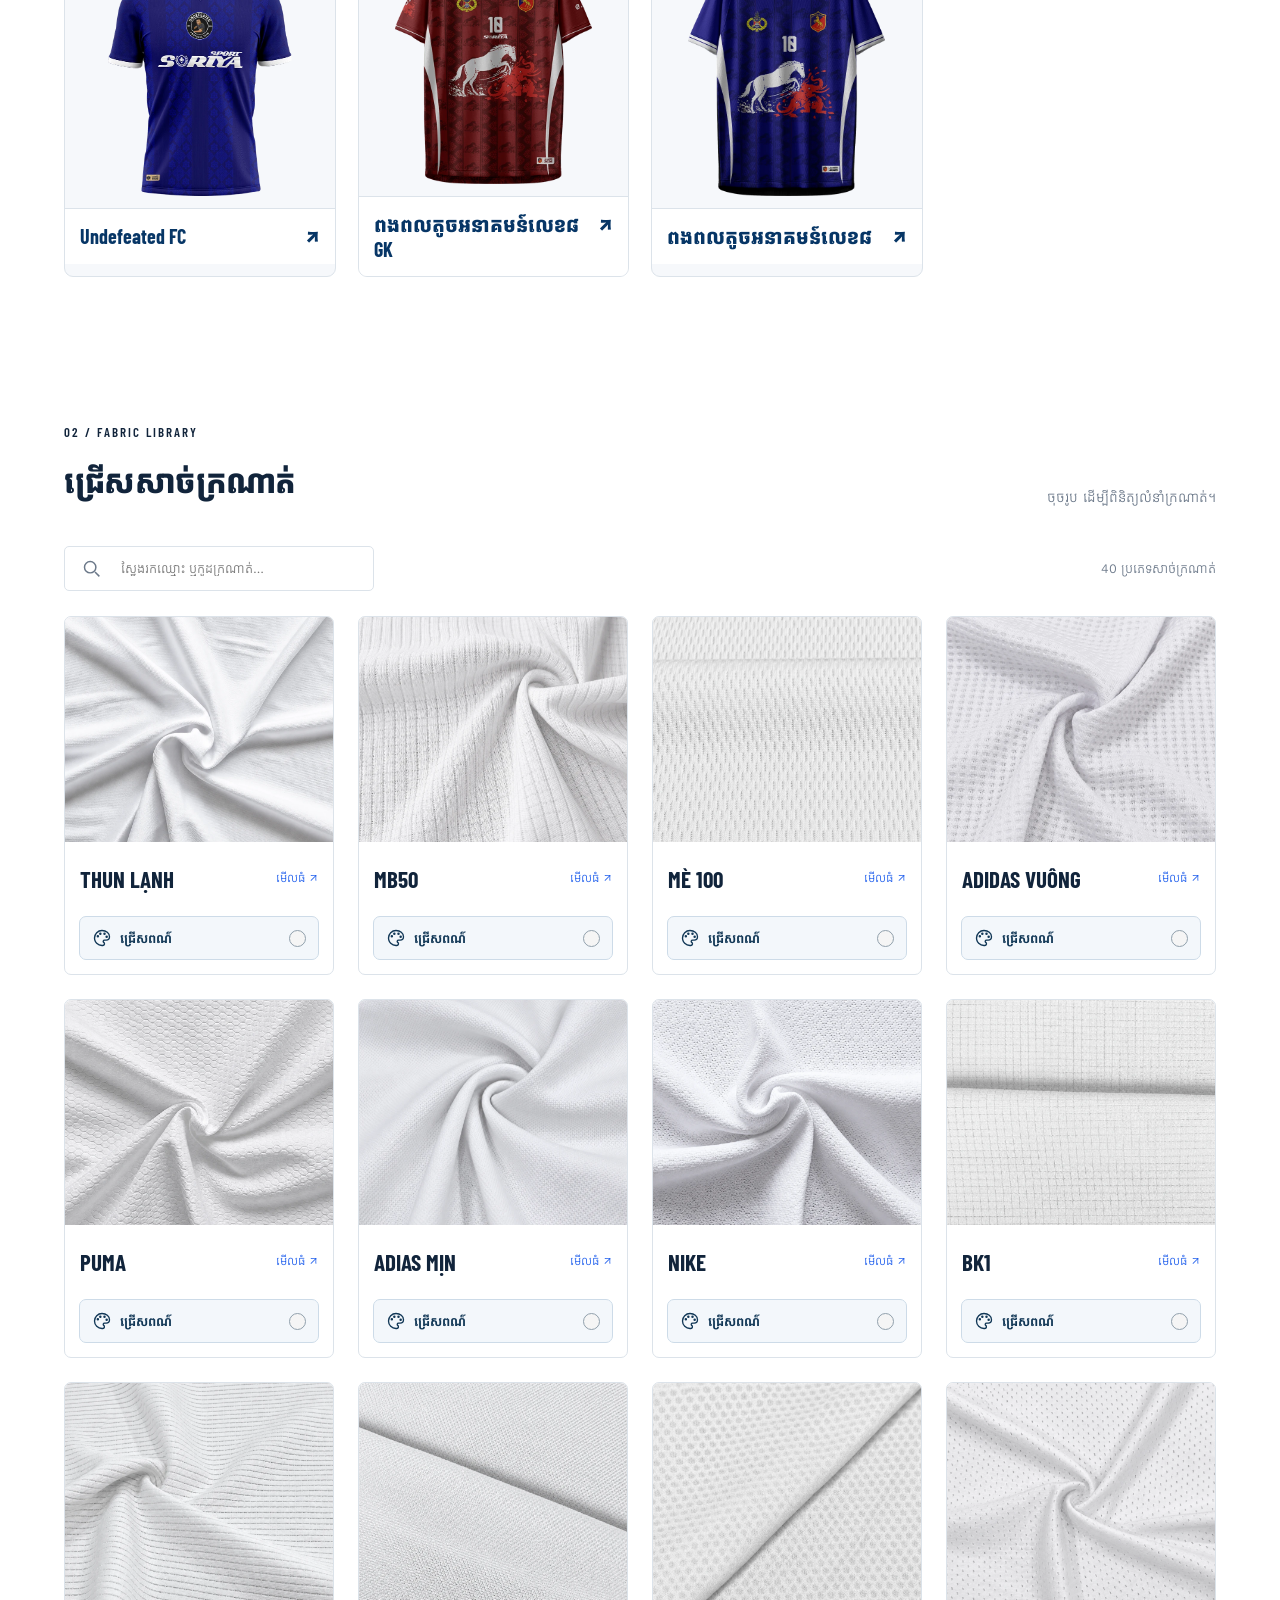
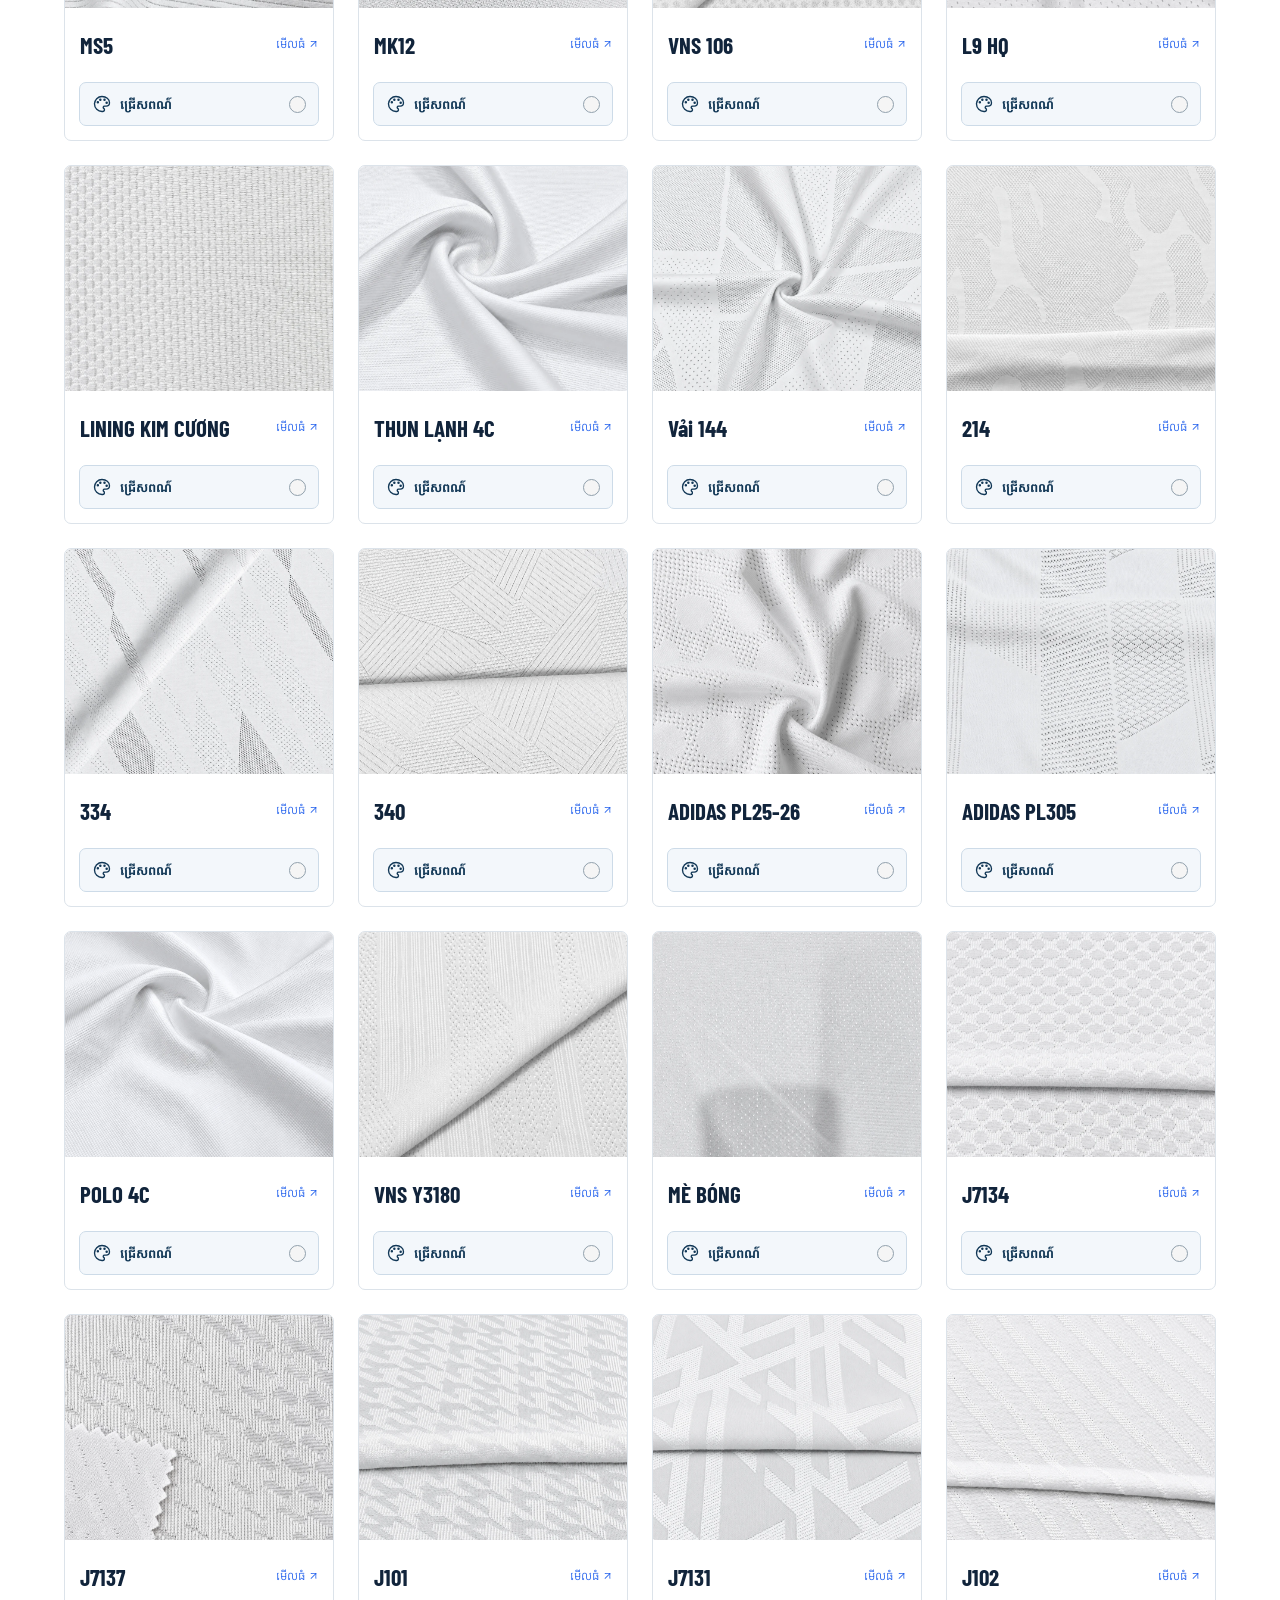
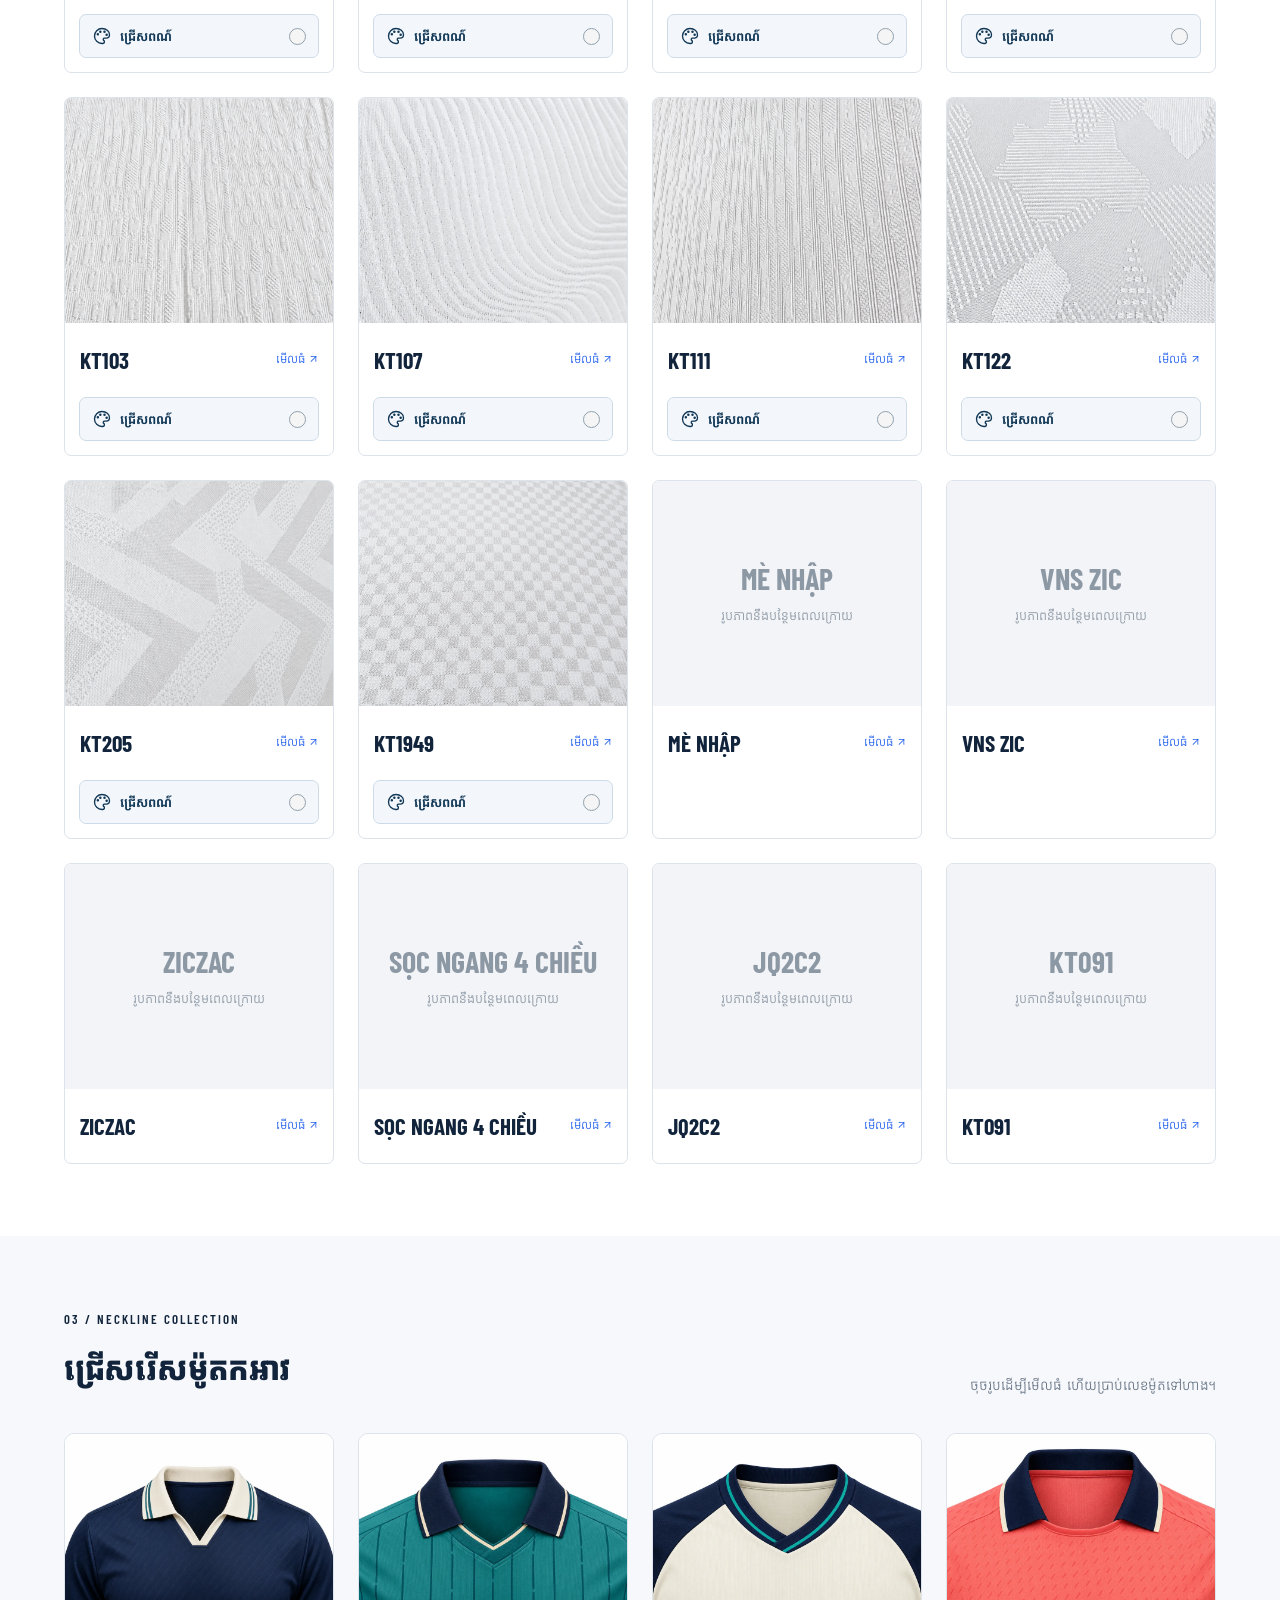
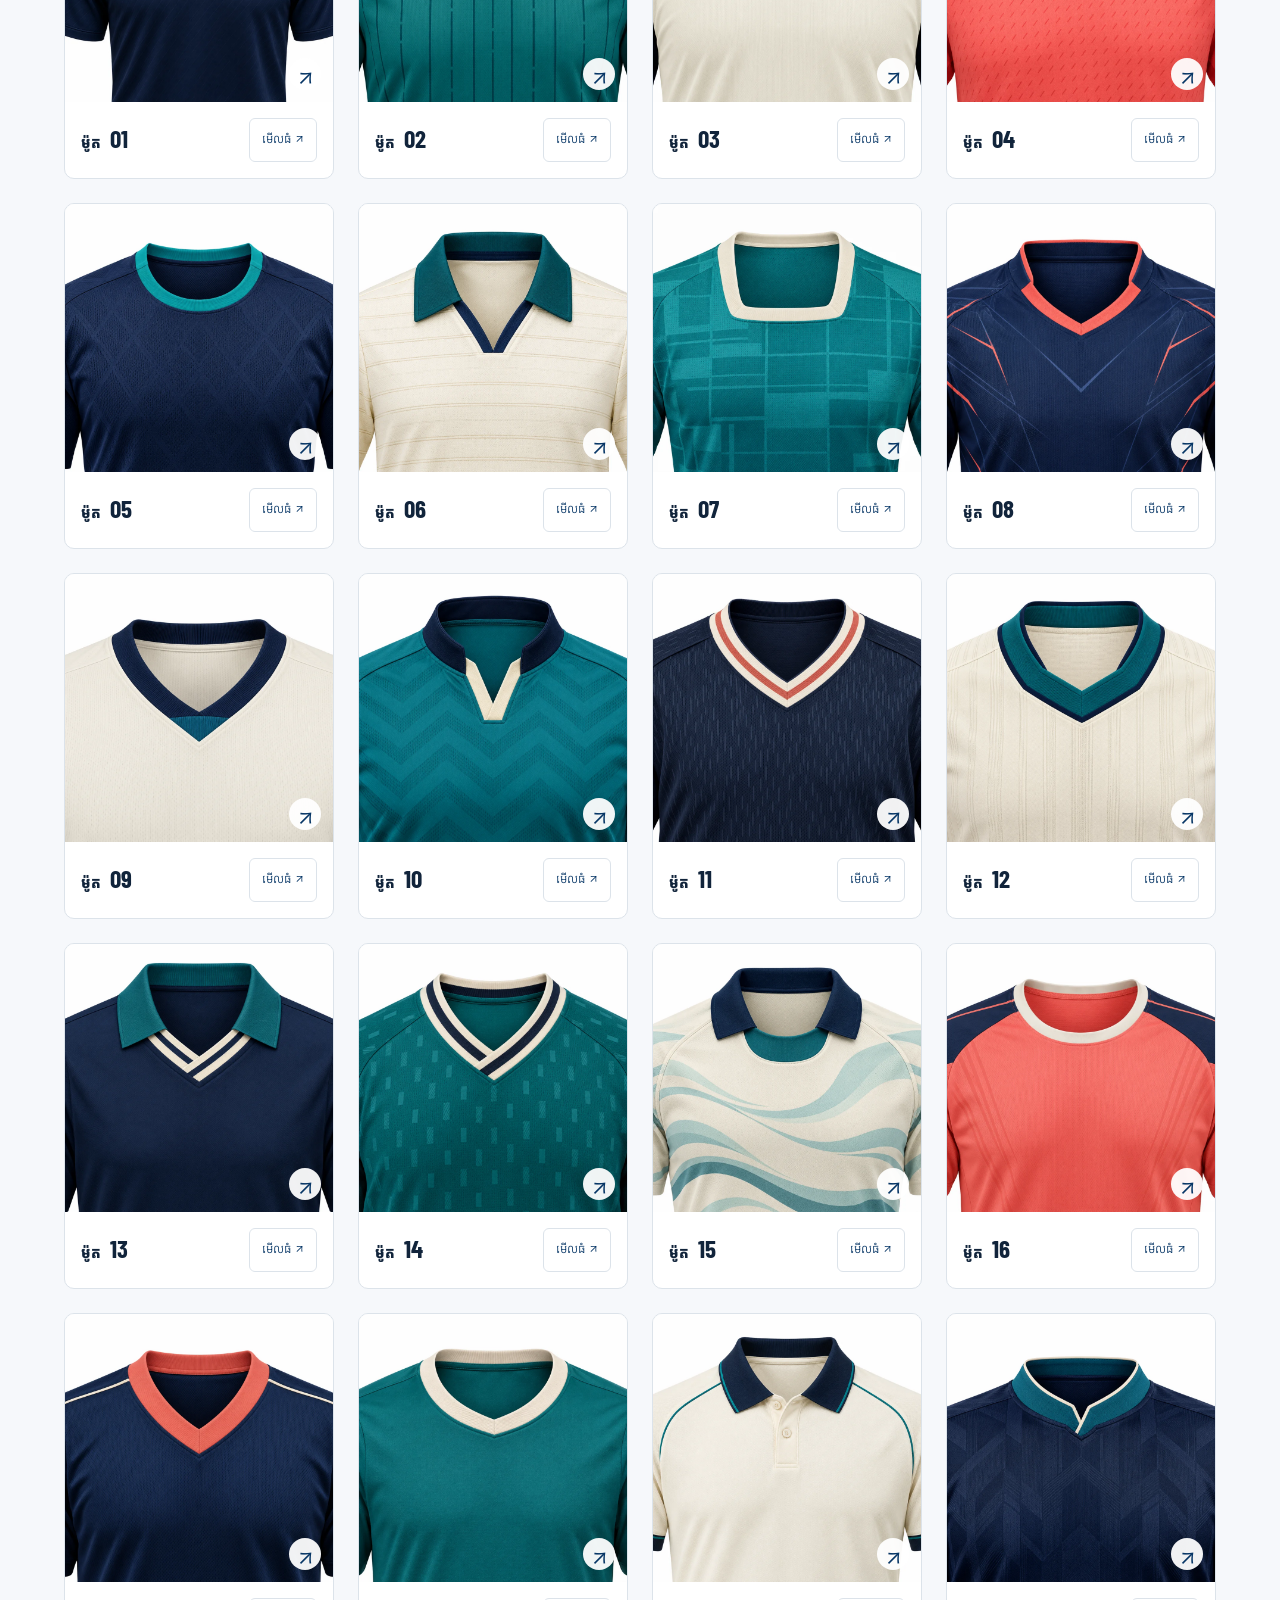
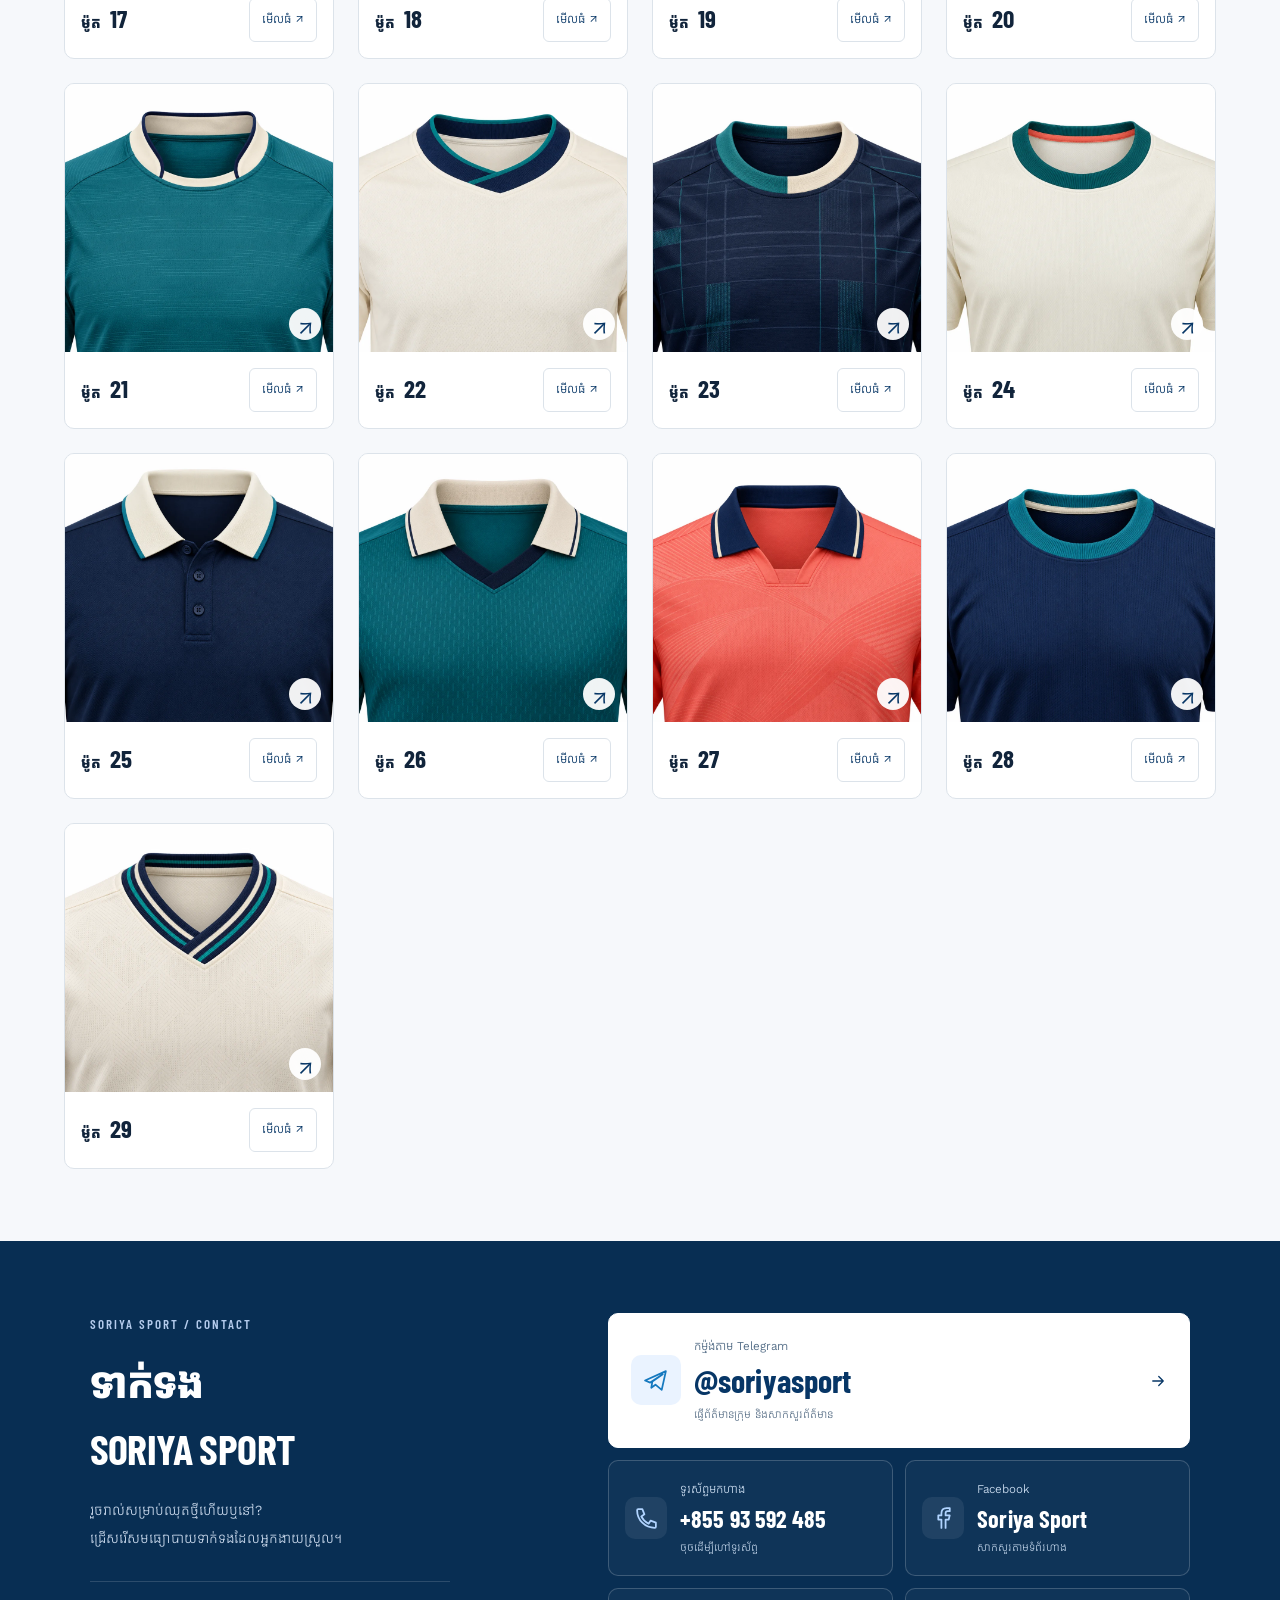
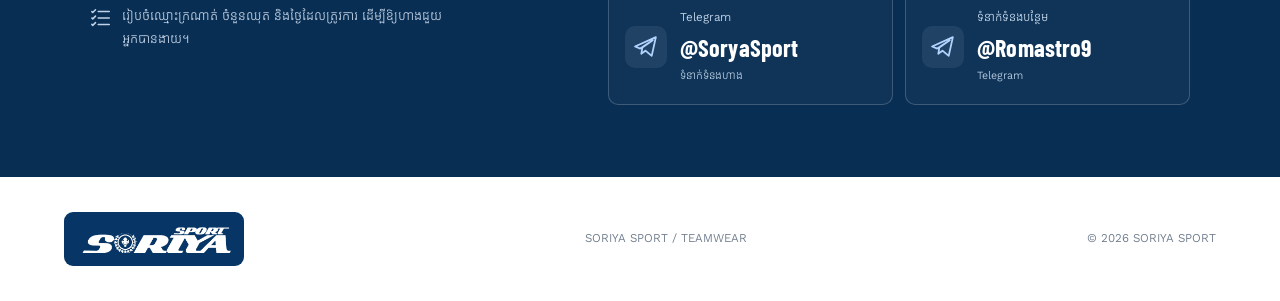
==== commit 504861a7: "Add fabric color preview and retouch 34 fabric photos to consistent clean white" ====
--- a/site/menu.html
+++ b/site/menu.html
@@ -1 +1 @@
-<!doctype html><html lang="km"><head><meta charset="UTF-8"><meta name="viewport" content="width=device-width, initial-scale=1"><title>SORIYA SPORT — ម៉ូតអាវ និងសាច់ក្រណាត់</title><meta name="description" content="មើលស្នាដៃអាវកីឡា សាច់ក្រណាត់ និងម៉ូតកអាវ SORIYA SPORT"><link href="https://fonts.googleapis.com/css2?family=Barlow+Condensed:wght@600;700;800&family=Kantumruy+Pro:wght@400;500;600;700&display=swap" rel="stylesheet"><link rel="stylesheet" href="style.css"><link rel="stylesheet" href="menu.css"></head><body id="top"><header><a class="brand" href="#top" aria-label="Soriya Sport — ត្រឡប់ទៅខាងលើ"><span class="logo-window"><svg viewBox="38 286 578 107" role="img" aria-label="Soriya Sport"><image href="assets/soriya-logo.webp" width="616" height="393"/></svg></span></a><button id="menuToggle" aria-label="បើកម៉ឺនុយ" aria-expanded="false" aria-controls="mainNav">☰</button><nav id="mainNav"><a href="#jerseys">ស្នាដៃអាវកីឡា</a><a href="#catalog">សាច់ក្រណាត់</a><a href="#necklines">ម៉ូតកអាវ</a><a href="#contact">ទាក់ទង</a></nav><a class="nav-cta" href="#contact"><svg class="icon" viewBox="0 0 24 24" fill="none" stroke="currentColor" stroke-width="1.7" stroke-linecap="round" stroke-linejoin="round" aria-hidden="true"><path d="M21 11a9 9 0 0 1-9 9H4l-2 2V11a9 9 0 0 1 19 0Z M7 10h10 M7 14h6"/></svg>ទាក់ទងហាង</a></header><main><section class="menu-intro section"><div class="eyebrow">SORIYA SPORT / COLLECTION</div><h1>ជ្រើសម៉ូត<br><span class="blue">សម្រាប់ក្រុមអ្នក។</span></h1><p>មើលស្នាដៃអាវកីឡា ជ្រើសសាច់ក្រណាត់ និងម៉ូតកអាវដែលពេញចិត្ត។</p><div class="menu-links"><a class="button" href="#catalog">មើលសាច់ក្រណាត់ ↗</a><a class="menu-secondary" href="#necklines">ជ្រើសម៉ូតកអាវ →</a></div><div class="menu-counts"><span><b>40</b> សាច់ក្រណាត់</span><span><b>29</b> ម៉ូតកអាវ</span><span>ឡូហ្គោ · ឈ្មោះ · លេខ</span></div></section><section id="jerseys" class="section menu-jerseys"><div class="section-heading"><div><div class="eyebrow">01 / OUR TEAMWEAR</div><h2>ស្នាដៃអាវកីឡារបស់យើង</h2></div><p id="menuSync" role="status">កំពុងផ្ទុករូបអាវ…</p></div><div id="jerseyGrid" class="menu-jersey-grid"></div></section><section id="catalog" class="section"><div class="section-heading"><div><div class="eyebrow">02 / FABRIC LIBRARY</div><h2>ជ្រើសសាច់ក្រណាត់</h2></div><p>ចុចរូប ដើម្បីពិនិត្យលំនាំក្រណាត់។</p></div><div class="toolbar"><label class="search"><svg class="icon" viewBox="0 0 24 24" fill="none" stroke="currentColor" stroke-width="1.7" aria-hidden="true"><circle cx="10.5" cy="10.5" r="6.5"/><path d="m16 16 5 5"/></svg><input id="search" placeholder="ស្វែងរកឈ្មោះ ឬកូដក្រណាត់…" aria-label="ស្វែងរកក្រណាត់"></label><span id="menuFabricCount" role="status"></span></div><div id="menuFabricGrid" class="grid"></div><p id="menuEmpty" hidden>រកមិនឃើញសាច់ក្រណាត់។ សូមសាកល្បងពាក្យផ្សេង។</p></section><section id="necklines" class="section neckline-section"><div class="section-heading"><div><div class="eyebrow">03 / NECKLINE COLLECTION</div><h2>ជ្រើសរើសម៉ូតកអាវ</h2></div><p>ចុចរូបដើម្បីមើលធំ ហើយប្រាប់លេខម៉ូតទៅហាង។</p></div><div id="menuNecklineGrid" class="neckline-grid"></div></section><section id="contact" class="section contact-section"><div class="contact-intro"><div class="eyebrow">SORIYA SPORT / CONTACT</div><h2>ទាក់ទង<br>SORIYA SPORT</h2><p>រួចរាល់សម្រាប់ឈុតថ្មីហើយឬនៅ?<br>ជ្រើសរើសមធ្យោបាយទាក់ទងដែលអ្នកងាយស្រួល។</p><div class="contact-tip"><svg class="icon" viewBox="0 0 24 24" fill="none" stroke="currentColor" stroke-width="1.7" stroke-linecap="round" stroke-linejoin="round" aria-hidden="true"><path d="M9 5h12 M9 12h12 M9 19h12 m-19-14 1 1 3-3 m-4 9 1 1 3-3 m-4 9 1 1 3-3"/></svg><span>រៀបចំឈ្មោះក្រណាត់ ចំនួនឈុត និងថ្ងៃដែលត្រូវការ ដើម្បីឱ្យហាងជួយអ្នកបានងាយ។</span></div></div><div class="contact-links"><a class="contact-card primary" href="https://t.me/soriyasport" target="_blank" rel="noopener"><span class="contact-icon"><svg class="icon" viewBox="0 0 24 24" fill="none" stroke="currentColor" stroke-width="1.7" stroke-linecap="round" stroke-linejoin="round" aria-hidden="true"><path d="m21 3-4 18-6-5-4 3 1-6 10-7-12 8-5-2Z"/></svg></span><span class="contact-copy"><small>កម្ម៉ង់តាម Telegram</small><strong>@soriyasport</strong><span>ផ្ញើព័ត៌មានក្រុម និងសាកសួរព័ត៌មាន</span></span><span class="contact-arrow"><svg class="icon" viewBox="0 0 24 24" fill="none" stroke="currentColor" stroke-width="1.7" stroke-linecap="round" stroke-linejoin="round" aria-hidden="true"><path d="M5 12h14 m-6-6 6 6-6 6"/></svg></span></a><a class="contact-card " href="tel:+85593592485"><span class="contact-icon"><svg class="icon" viewBox="0 0 24 24" fill="none" stroke="currentColor" stroke-width="1.7" stroke-linecap="round" stroke-linejoin="round" aria-hidden="true"><path d="M8 3H4a1 1 0 0 0-1 1c0 9.4 7.6 17 17 17a1 1 0 0 0 1-1v-4l-5-2-2 3a15 15 0 0 1-7-7l3-2Z"/></svg></span><span class="contact-copy"><small>ទូរស័ព្ទមកហាង</small><strong>+855 93 592 485</strong><span>ចុចដើម្បីហៅទូរស័ព្ទ</span></span><span class="contact-arrow"><svg class="icon" viewBox="0 0 24 24" fill="none" stroke="currentColor" stroke-width="1.7" stroke-linecap="round" stroke-linejoin="round" aria-hidden="true"><path d="M5 12h14 m-6-6 6 6-6 6"/></svg></span></a><a class="contact-card " href="https://www.facebook.com/profile.php?id=61591689634493" target="_blank" rel="noopener"><span class="contact-icon"><svg class="icon" viewBox="0 0 24 24" fill="none" stroke="currentColor" stroke-width="1.7" stroke-linecap="round" stroke-linejoin="round" aria-hidden="true"><path d="M14 21v-8h3l1-4h-4V7c0-1 1-2 2-2h2V2h-3c-3 0-5 2-5 5v2H7v4h3v8"/></svg></span><span class="contact-copy"><small>Facebook</small><strong>Soriya Sport</strong><span>សាកសួរតាមទំព័រហាង</span></span><span class="contact-arrow"><svg class="icon" viewBox="0 0 24 24" fill="none" stroke="currentColor" stroke-width="1.7" stroke-linecap="round" stroke-linejoin="round" aria-hidden="true"><path d="M5 12h14 m-6-6 6 6-6 6"/></svg></span></a><a class="contact-card " href="https://t.me/SoryaSport" target="_blank" rel="noopener"><span class="contact-icon"><svg class="icon" viewBox="0 0 24 24" fill="none" stroke="currentColor" stroke-width="1.7" stroke-linecap="round" stroke-linejoin="round" aria-hidden="true"><path d="m21 3-4 18-6-5-4 3 1-6 10-7-12 8-5-2Z"/></svg></span><span class="contact-copy"><small>Telegram</small><strong>@SoryaSport</strong><span>ទំនាក់ទំនងហាង</span></span><span class="contact-arrow"><svg class="icon" viewBox="0 0 24 24" fill="none" stroke="currentColor" stroke-width="1.7" stroke-linecap="round" stroke-linejoin="round" aria-hidden="true"><path d="M5 12h14 m-6-6 6 6-6 6"/></svg></span></a><a class="contact-card " href="https://t.me/Romastro9" target="_blank" rel="noopener"><span class="contact-icon"><svg class="icon" viewBox="0 0 24 24" fill="none" stroke="currentColor" stroke-width="1.7" stroke-linecap="round" stroke-linejoin="round" aria-hidden="true"><path d="m21 3-4 18-6-5-4 3 1-6 10-7-12 8-5-2Z"/></svg></span><span class="contact-copy"><small>ទំនាក់ទំនងបន្ថែម</small><strong>@Romastro9</strong><span>Telegram</span></span><span class="contact-arrow"><svg class="icon" viewBox="0 0 24 24" fill="none" stroke="currentColor" stroke-width="1.7" stroke-linecap="round" stroke-linejoin="round" aria-hidden="true"><path d="M5 12h14 m-6-6 6 6-6 6"/></svg></span></a></div></section></main><footer><a class="brand" href="#top" aria-label="Soriya Sport — ត្រឡប់ទៅខាងលើ"><span class="logo-window"><svg viewBox="38 286 578 107" role="img" aria-label="Soriya Sport"><image href="assets/soriya-logo.webp" width="616" height="393"/></svg></span></a><span>SORIYA SPORT / TEAMWEAR</span><span>© 2026 SORIYA SPORT</span></footer><nav class="mobile-contact" aria-label="ទំនាក់ទំនងរហ័ស"><a href="tel:+85593592485"><svg class="icon" viewBox="0 0 24 24" fill="none" stroke="currentColor" stroke-width="1.7" stroke-linecap="round" stroke-linejoin="round" aria-hidden="true"><path d="M8 3H4a1 1 0 0 0-1 1c0 9.4 7.6 17 17 17a1 1 0 0 0 1-1v-4l-5-2-2 3a15 15 0 0 1-7-7l3-2Z"/></svg>ហៅទូរស័ព្ទ</a><a href="#contact"><svg class="icon" viewBox="0 0 24 24" fill="none" stroke="currentColor" stroke-width="1.7" stroke-linecap="round" stroke-linejoin="round" aria-hidden="true"><path d="M21 11a9 9 0 0 1-9 9H4l-2 2V11a9 9 0 0 1 19 0Z M7 10h10 M7 14h6"/></svg>ទាក់ទង / កម្ម៉ង់</a></nav><dialog id="menuModal" aria-labelledby="menuModalHeading"><button id="closeMenuModal" aria-label="បិទ">×</button><div id="menuModalBody"></div></dialog><script src="jersey-data.js"></script><script src="menu-data.js"></script><script src="menu.js"></script></body></html>+<!doctype html><html lang="km"><head><meta charset="UTF-8"><meta name="viewport" content="width=device-width, initial-scale=1"><title>SORIYA SPORT — ម៉ូតអាវ និងសាច់ក្រណាត់</title><meta name="description" content="មើលស្នាដៃអាវកីឡា សាច់ក្រណាត់ និងម៉ូតកអាវ SORIYA SPORT"><link href="https://fonts.googleapis.com/css2?family=Barlow+Condensed:wght@600;700;800&family=Kantumruy+Pro:wght@400;500;600;700&display=swap" rel="stylesheet"><link rel="stylesheet" href="style.css"><link rel="stylesheet" href="menu.css"><link rel="stylesheet" href="fabric-colors.css"></head><body id="top"><header><a class="brand" href="#top" aria-label="Soriya Sport — ត្រឡប់ទៅខាងលើ"><span class="logo-window"><svg viewBox="38 286 578 107" role="img" aria-label="Soriya Sport"><image href="assets/soriya-logo.webp" width="616" height="393"/></svg></span></a><button id="menuToggle" aria-label="បើកម៉ឺនុយ" aria-expanded="false" aria-controls="mainNav">☰</button><nav id="mainNav"><a href="#jerseys">ស្នាដៃអាវកីឡា</a><a href="#catalog">សាច់ក្រណាត់</a><a href="#necklines">ម៉ូតកអាវ</a><a href="#contact">ទាក់ទង</a></nav><a class="nav-cta" href="#contact"><svg class="icon" viewBox="0 0 24 24" fill="none" stroke="currentColor" stroke-width="1.7" stroke-linecap="round" stroke-linejoin="round" aria-hidden="true"><path d="M21 11a9 9 0 0 1-9 9H4l-2 2V11a9 9 0 0 1 19 0Z M7 10h10 M7 14h6"/></svg>ទាក់ទងហាង</a></header><main><section class="menu-intro section"><div class="eyebrow">SORIYA SPORT / COLLECTION</div><h1>ជ្រើសម៉ូត<br><span class="blue">សម្រាប់ក្រុមអ្នក។</span></h1><p>មើលស្នាដៃអាវកីឡា ជ្រើសសាច់ក្រណាត់ និងម៉ូតកអាវដែលពេញចិត្ត។</p><div class="menu-links"><a class="button" href="#catalog">មើលសាច់ក្រណាត់ ↗</a><a class="menu-secondary" href="#necklines">ជ្រើសម៉ូតកអាវ →</a></div><div class="menu-counts"><span><b>40</b> សាច់ក្រណាត់</span><span><b>29</b> ម៉ូតកអាវ</span><span>ឡូហ្គោ · ឈ្មោះ · លេខ</span></div></section><section id="jerseys" class="section menu-jerseys"><div class="section-heading"><div><div class="eyebrow">01 / OUR TEAMWEAR</div><h2>ស្នាដៃអាវកីឡារបស់យើង</h2></div><p id="menuSync" role="status">កំពុងផ្ទុករូបអាវ…</p></div><div id="jerseyGrid" class="menu-jersey-grid"></div></section><section id="catalog" class="section"><div class="section-heading"><div><div class="eyebrow">02 / FABRIC LIBRARY</div><h2>ជ្រើសសាច់ក្រណាត់</h2></div><p>ចុចរូប ដើម្បីពិនិត្យលំនាំក្រណាត់។</p></div><div class="toolbar"><label class="search"><svg class="icon" viewBox="0 0 24 24" fill="none" stroke="currentColor" stroke-width="1.7" aria-hidden="true"><circle cx="10.5" cy="10.5" r="6.5"/><path d="m16 16 5 5"/></svg><input id="search" placeholder="ស្វែងរកឈ្មោះ ឬកូដក្រណាត់…" aria-label="ស្វែងរកក្រណាត់"></label><span id="menuFabricCount" role="status"></span></div><div id="menuFabricGrid" class="grid"></div><p id="menuEmpty" hidden>រកមិនឃើញសាច់ក្រណាត់។ សូមសាកល្បងពាក្យផ្សេង។</p></section><section id="necklines" class="section neckline-section"><div class="section-heading"><div><div class="eyebrow">03 / NECKLINE COLLECTION</div><h2>ជ្រើសរើសម៉ូតកអាវ</h2></div><p>ចុចរូបដើម្បីមើលធំ ហើយប្រាប់លេខម៉ូតទៅហាង។</p></div><div id="menuNecklineGrid" class="neckline-grid"></div></section><section id="contact" class="section contact-section"><div class="contact-intro"><div class="eyebrow">SORIYA SPORT / CONTACT</div><h2>ទាក់ទង<br>SORIYA SPORT</h2><p>រួចរាល់សម្រាប់ឈុតថ្មីហើយឬនៅ?<br>ជ្រើសរើសមធ្យោបាយទាក់ទងដែលអ្នកងាយស្រួល។</p><div class="contact-tip"><svg class="icon" viewBox="0 0 24 24" fill="none" stroke="currentColor" stroke-width="1.7" stroke-linecap="round" stroke-linejoin="round" aria-hidden="true"><path d="M9 5h12 M9 12h12 M9 19h12 m-19-14 1 1 3-3 m-4 9 1 1 3-3 m-4 9 1 1 3-3"/></svg><span>រៀបចំឈ្មោះក្រណាត់ ចំនួនឈុត និងថ្ងៃដែលត្រូវការ ដើម្បីឱ្យហាងជួយអ្នកបានងាយ។</span></div></div><div class="contact-links"><a class="contact-card primary" href="https://t.me/soriyasport" target="_blank" rel="noopener"><span class="contact-icon"><svg class="icon" viewBox="0 0 24 24" fill="none" stroke="currentColor" stroke-width="1.7" stroke-linecap="round" stroke-linejoin="round" aria-hidden="true"><path d="m21 3-4 18-6-5-4 3 1-6 10-7-12 8-5-2Z"/></svg></span><span class="contact-copy"><small>កម្ម៉ង់តាម Telegram</small><strong>@soriyasport</strong><span>ផ្ញើព័ត៌មានក្រុម និងសាកសួរព័ត៌មាន</span></span><span class="contact-arrow"><svg class="icon" viewBox="0 0 24 24" fill="none" stroke="currentColor" stroke-width="1.7" stroke-linecap="round" stroke-linejoin="round" aria-hidden="true"><path d="M5 12h14 m-6-6 6 6-6 6"/></svg></span></a><a class="contact-card " href="tel:+85593592485"><span class="contact-icon"><svg class="icon" viewBox="0 0 24 24" fill="none" stroke="currentColor" stroke-width="1.7" stroke-linecap="round" stroke-linejoin="round" aria-hidden="true"><path d="M8 3H4a1 1 0 0 0-1 1c0 9.4 7.6 17 17 17a1 1 0 0 0 1-1v-4l-5-2-2 3a15 15 0 0 1-7-7l3-2Z"/></svg></span><span class="contact-copy"><small>ទូរស័ព្ទមកហាង</small><strong>+855 93 592 485</strong><span>ចុចដើម្បីហៅទូរស័ព្ទ</span></span><span class="contact-arrow"><svg class="icon" viewBox="0 0 24 24" fill="none" stroke="currentColor" stroke-width="1.7" stroke-linecap="round" stroke-linejoin="round" aria-hidden="true"><path d="M5 12h14 m-6-6 6 6-6 6"/></svg></span></a><a class="contact-card " href="https://www.facebook.com/profile.php?id=61591689634493" target="_blank" rel="noopener"><span class="contact-icon"><svg class="icon" viewBox="0 0 24 24" fill="none" stroke="currentColor" stroke-width="1.7" stroke-linecap="round" stroke-linejoin="round" aria-hidden="true"><path d="M14 21v-8h3l1-4h-4V7c0-1 1-2 2-2h2V2h-3c-3 0-5 2-5 5v2H7v4h3v8"/></svg></span><span class="contact-copy"><small>Facebook</small><strong>Soriya Sport</strong><span>សាកសួរតាមទំព័រហាង</span></span><span class="contact-arrow"><svg class="icon" viewBox="0 0 24 24" fill="none" stroke="currentColor" stroke-width="1.7" stroke-linecap="round" stroke-linejoin="round" aria-hidden="true"><path d="M5 12h14 m-6-6 6 6-6 6"/></svg></span></a><a class="contact-card " href="https://t.me/SoryaSport" target="_blank" rel="noopener"><span class="contact-icon"><svg class="icon" viewBox="0 0 24 24" fill="none" stroke="currentColor" stroke-width="1.7" stroke-linecap="round" stroke-linejoin="round" aria-hidden="true"><path d="m21 3-4 18-6-5-4 3 1-6 10-7-12 8-5-2Z"/></svg></span><span class="contact-copy"><small>Telegram</small><strong>@SoryaSport</strong><span>ទំនាក់ទំនងហាង</span></span><span class="contact-arrow"><svg class="icon" viewBox="0 0 24 24" fill="none" stroke="currentColor" stroke-width="1.7" stroke-linecap="round" stroke-linejoin="round" aria-hidden="true"><path d="M5 12h14 m-6-6 6 6-6 6"/></svg></span></a><a class="contact-card " href="https://t.me/Romastro9" target="_blank" rel="noopener"><span class="contact-icon"><svg class="icon" viewBox="0 0 24 24" fill="none" stroke="currentColor" stroke-width="1.7" stroke-linecap="round" stroke-linejoin="round" aria-hidden="true"><path d="m21 3-4 18-6-5-4 3 1-6 10-7-12 8-5-2Z"/></svg></span><span class="contact-copy"><small>ទំនាក់ទំនងបន្ថែម</small><strong>@Romastro9</strong><span>Telegram</span></span><span class="contact-arrow"><svg class="icon" viewBox="0 0 24 24" fill="none" stroke="currentColor" stroke-width="1.7" stroke-linecap="round" stroke-linejoin="round" aria-hidden="true"><path d="M5 12h14 m-6-6 6 6-6 6"/></svg></span></a></div></section></main><footer><a class="brand" href="#top" aria-label="Soriya Sport — ត្រឡប់ទៅខាងលើ"><span class="logo-window"><svg viewBox="38 286 578 107" role="img" aria-label="Soriya Sport"><image href="assets/soriya-logo.webp" width="616" height="393"/></svg></span></a><span>SORIYA SPORT / TEAMWEAR</span><span>© 2026 SORIYA SPORT</span></footer><nav class="mobile-contact" aria-label="ទំនាក់ទំនងរហ័ស"><a href="tel:+85593592485"><svg class="icon" viewBox="0 0 24 24" fill="none" stroke="currentColor" stroke-width="1.7" stroke-linecap="round" stroke-linejoin="round" aria-hidden="true"><path d="M8 3H4a1 1 0 0 0-1 1c0 9.4 7.6 17 17 17a1 1 0 0 0 1-1v-4l-5-2-2 3a15 15 0 0 1-7-7l3-2Z"/></svg>ហៅទូរស័ព្ទ</a><a href="#contact"><svg class="icon" viewBox="0 0 24 24" fill="none" stroke="currentColor" stroke-width="1.7" stroke-linecap="round" stroke-linejoin="round" aria-hidden="true"><path d="M21 11a9 9 0 0 1-9 9H4l-2 2V11a9 9 0 0 1 19 0Z M7 10h10 M7 14h6"/></svg>ទាក់ទង / កម្ម៉ង់</a></nav><dialog id="menuModal" aria-labelledby="menuModalHeading"><button id="closeMenuModal" aria-label="បិទ">×</button><div id="menuModalBody"></div></dialog><script src="jersey-data.js"></script><script src="menu-data.js"></script><script src="fabric-photo-data.js"></script><script src="fabric-colors.js"></script><script src="menu.js"></script></body></html>
--- a/site/fabric-colors.css
+++ b/site/fabric-colors.css
@@ -0,0 +1 @@
+.fabric-color-button{display:flex;align-items:center;justify-content:center;gap:8px;min-height:44px;width:calc(100% - 28px);margin:0 14px 14px;padding:10px 12px;border:1px solid #cddbe8;border-radius:7px;background:#f3f7fb;color:#113756;font:600 13px 'Kantumruy Pro',sans-serif;cursor:pointer}.fabric-color-button:hover{background:#e5effa}.fabric-color-button svg{width:20px;height:20px;flex-shrink:0}.fabric-card-color{width:17px;height:17px;border-radius:50%;border:1px solid #91a0ac;background:var(--swatch);margin-left:auto}.fabric-color-button>span:first-of-type{margin-right:auto}.fabric-color-open{overflow:hidden}.fabric-color-dialog{box-sizing:border-box;width:min(960px,calc(100vw - 48px));max-width:none;max-height:90dvh;margin:auto;border:0;border-radius:18px;padding:0;background:white;color:#12304d;overflow:auto;box-shadow:0 24px 100px #06274355}.fabric-color-dialog::backdrop{background:#081c32a8;backdrop-filter:blur(4px)}.fabric-color-close{position:absolute;right:14px;top:12px;z-index:2;display:grid;place-items:center;width:44px;height:44px;border:1px solid #e0e6ee;border-radius:50%;background:#fff;color:#17354e;font:30px/1 sans-serif;cursor:pointer}.fabric-color-layout{display:grid;grid-template-columns:1.05fr 1fr;min-width:0}.fabric-color-figure{margin:0;padding:24px;background:#f1f4f7;display:flex;flex-direction:column;justify-content:center;min-width:0}.fabric-color-large{display:block;width:100%;aspect-ratio:1;object-fit:cover;border-radius:10px}.fabric-color-figure figcaption{display:flex;align-items:center;justify-content:center;gap:7px;flex-wrap:wrap;font-size:12px;margin-top:15px}.fabric-color-figure figcaption>span{width:15px;height:15px;border-radius:50%;border:1px solid #9ba8b4}.fabric-color-options{padding:45px 28px 28px;min-width:0}.fabric-color-options h2{font:700 36px/1.2 'Barlow Condensed','Kantumruy Pro',sans-serif;margin:14px 0}.fabric-color-intro{font-size:13px;line-height:1.9;color:#617286}.fabric-swatches{display:grid;grid-template-columns:repeat(4,minmax(0,1fr));gap:14px 6px;margin:24px 0}.fabric-swatches button{min-width:0;min-height:66px;border:0;background:transparent;color:#4d6175;display:flex;flex-direction:column;align-items:center;gap:6px;padding:4px 1px;font:400 11px/1.5 'Kantumruy Pro',sans-serif;cursor:pointer}.fabric-swatch-disc{display:grid;place-items:center;width:38px;height:38px;border-radius:50%;background:var(--swatch);border:1px solid #0002;box-shadow:0 1px 3px #0001}.fabric-swatch-disc>span{visibility:hidden;color:white;text-shadow:0 1px 3px #000,0 0 2px #000;font:700 22px/1 sans-serif}.fabric-swatches button[aria-pressed=true] .fabric-swatch-disc{outline:2px solid #1e62bc;outline-offset:3px}.fabric-swatches button[aria-pressed=true]{color:#123a69;font-weight:700}.fabric-swatches button[aria-pressed=true] .fabric-swatch-disc>span{visibility:visible}.fabric-swatches button:focus-visible,.fabric-color-button:focus-visible,.fabric-color-close:focus-visible,.fabric-color-reset:focus-visible{outline:3px solid #2876dd;outline-offset:4px}.fabric-color-note{padding:12px;border-radius:8px;background:#f3f6fa;font-size:11px;line-height:1.8;color:#65768a}.fabric-color-error{font-size:12px;color:#a62738;margin:0}.fabric-color-error:empty{display:none}.fabric-color-actions{display:flex;flex-wrap:wrap;gap:12px;margin-top:18px}.fabric-color-actions .button{flex:1;justify-content:center;text-align:center;min-height:44px;font-size:12px;padding:12px 16px;white-space:nowrap}.fabric-color-reset{min-height:44px;border:1px solid #ccd7e3;border-radius:6px;background:white;padding:10px 13px;font:500 12px 'Kantumruy Pro',sans-serif;color:#1b4169;cursor:pointer}@media(max-width:650px){.fabric-color-dialog{position:fixed;inset:auto 0 0;width:100%;max-height:94dvh;margin:0;border-radius:20px 20px 0 0;padding-bottom:env(safe-area-inset-bottom)}.fabric-color-layout{grid-template-columns:1fr}.fabric-color-figure{padding:22px 22px 12px;align-items:center}.fabric-color-large{width:min(100%,310px);max-height:34dvh;aspect-ratio:1;object-fit:contain}.fabric-color-options{padding:18px 22px 24px}.fabric-color-options h2{font-size:30px;margin:8px 0}.fabric-color-options .eyebrow{font-size:10px}.fabric-color-intro{font-size:12px;margin:8px 0}.fabric-color-intro br{display:none}.fabric-swatches{grid-template-columns:repeat(6,minmax(0,1fr));gap:10px 5px;margin:18px 0}.fabric-swatches button{font-size:10px;min-height:60px}.fabric-swatch-disc{width:34px;height:34px}.fabric-color-note{font-size:10px;margin:10px 0}.fabric-color-actions{margin-top:12px}.fabric-color-button{font-size:12px;width:calc(100% - 20px);margin:0 10px 10px}.fabric-color-figure figcaption{font-size:11px;margin-top:9px}}@media(prefers-reduced-motion:reduce){.fabric-color-dialog{scroll-behavior:auto}}
